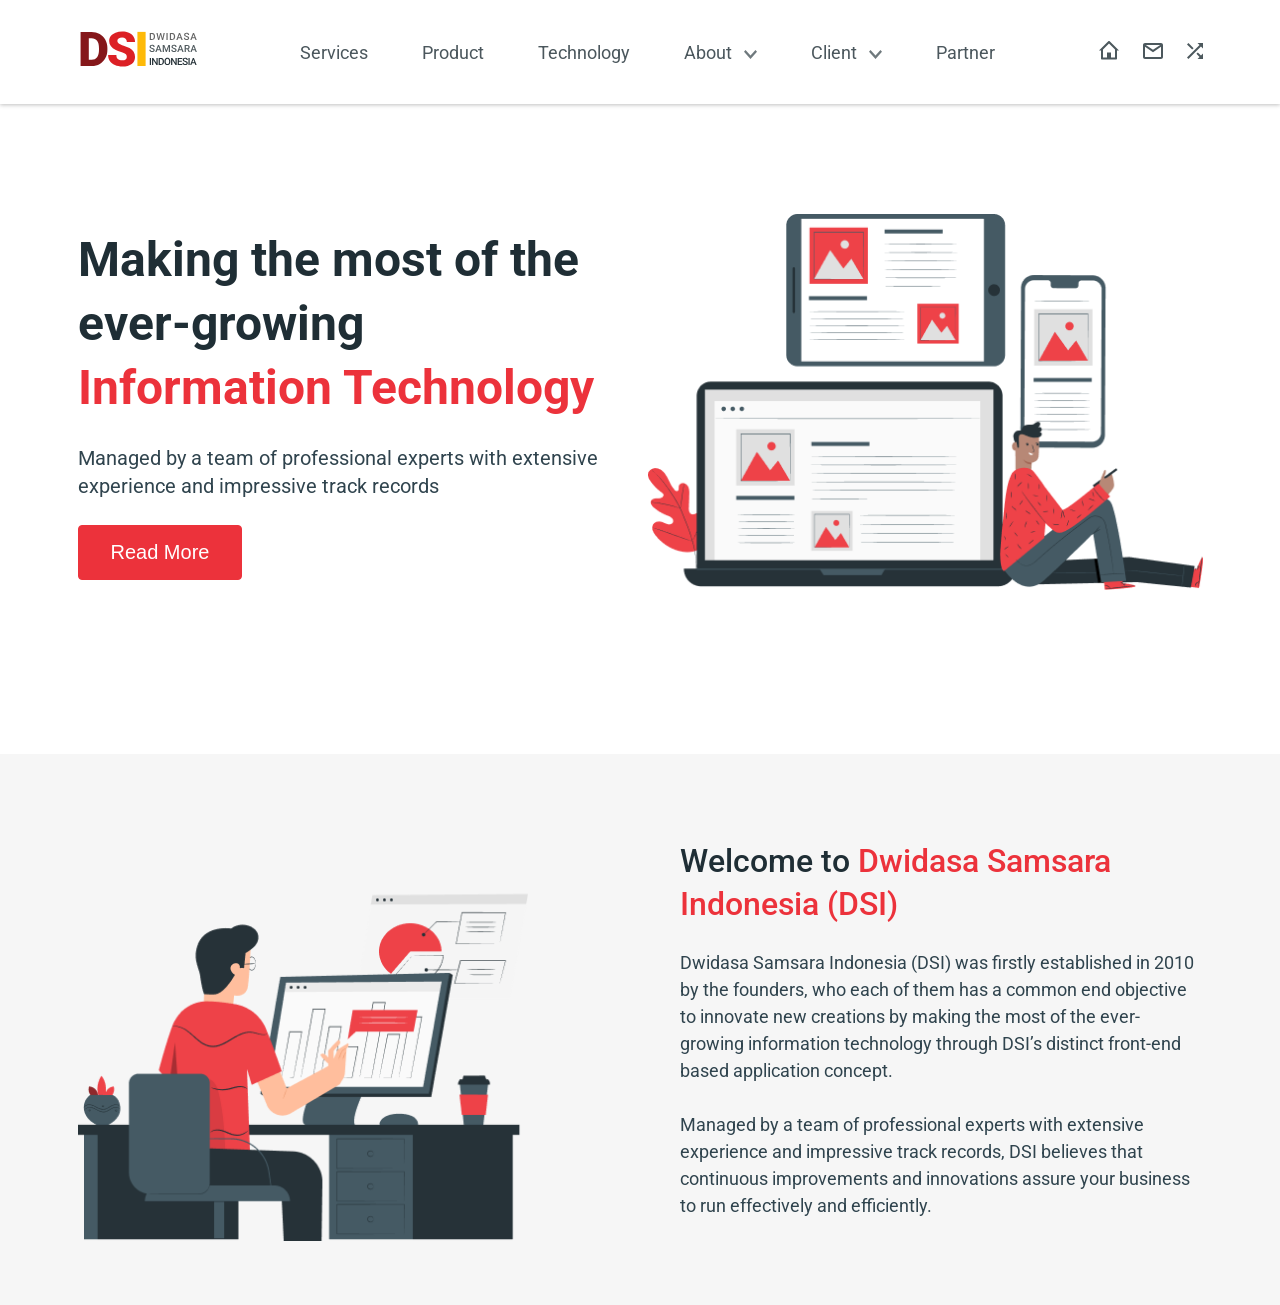
==== index.html @ 333aa23a "add initial files" ====
<!DOCTYPE html>
<html lang="en">
  <head>
    <meta charset="UTF-8" />
    <meta name="viewport" content="width=device-width, initial-scale=1.0" />
    <title>Document</title>
    <link rel="stylesheet" href="./style/main.css" />
  </head>
  <body>
    <div class="wrapper">
      <!-- HEADER - START -->

      <header class="header">
        <div class="container">
          <div class="header-row">
            <a href="/" class="header-logo">
              <img src="./images/logo.svg" alt="site logo" />
            </a>

            <nav class="header-navbar">
              <a href="/services.html" class="header-link">Services</a>
              <a href="#" class="header-link">Product</a>
              <a href="#" class="header-link">Technology</a>
              <a href="#" class="header-link">
                About
                <span class="header-link__icon">
                  <svg
                    width="13"
                    height="9"
                    viewBox="0 0 13 9"
                    fill="none"
                    xmlns="http://www.w3.org/2000/svg"
                  >
                    <path
                      id="arrow / chevron_down"
                      d="M0 1.71429L6.5 9L13 1.71429L11.4706 8.83195e-07L6.5 5.57143L1.52941 0L0 1.71429Z"
                      fill="#1F2E35"
                      fill-opacity="0.8"
                    />
                  </svg>
                </span>
              </a>
              <a href="#" class="header-link">
                Client
                <span class="header-link__icon">
                  <svg
                    width="13"
                    height="9"
                    viewBox="0 0 13 9"
                    fill="none"
                    xmlns="http://www.w3.org/2000/svg"
                  >
                    <path
                      id="arrow / chevron_down"
                      d="M0 1.71429L6.5 9L13 1.71429L11.4706 8.83195e-07L6.5 5.57143L1.52941 0L0 1.71429Z"
                      fill="#1F2E35"
                      fill-opacity="0.8"
                    />
                  </svg>
                </span>
              </a>
              <a href="#" class="header-link">Partner</a>
            </nav>

            <div class="header-buttons">
              <button class="header-button">
                <img src="./assets/icons/home-icon.svg" alt="home icon" />
              </button>
              <button class="header-button">
                <img src="./assets/icons/mail-icon.svg" alt="mail icon" />
              </button>
              <button class="header-button">
                <img src="./assets/icons/shuffle-icon.svg" alt="shuffle icon" />
              </button>
            </div>

            <div class="header-mobile">
              <button class="header-button">
                <img src="./assets/icons/menu-icon.svg" alt="menu icon" />
              </button>
            </div>
          </div>
        </div>
      </header>

      <!-- HEADER - END -->

      <!-- MAIN - START -->

      <main class="main">
        <!-- BANNER  - START -->

        <section class="banner">
          <div class="container">
            <div class="banner-row">
              <div class="banner-content">
                <h1 class="banner-title">
                  Making the most of the ever-growing
                  <br />
                  <span class="banner-title__red">Information Technology</span>
                </h1>

                <p class="banner-subtitle">
                  Managed by a team of professional experts with extensive
                  experience and impressive track records
                </p>

                <button class="banner-button">Read More</button>
              </div>

              <div class="banner-image">
                <img src="./images/banner/main-banner.png" alt="main banner" />
              </div>
            </div>
          </div>
        </section>

        <!-- BANNER  - END -->

        <!-- ABOUT - START -->

        <section class="about">
          <div class="container">
            <div class="about-row">
              <div class="about-image">
                <img src="./images/about/main-about.png" alt="main about" />
              </div>

              <div class="about-content">
                <h3 class="about-title">
                  Welcome to
                  <span class="about-title__red"
                    >Dwidasa Samsara Indonesia (DSI)</span
                  >
                </h3>

                <p class="about-subtitle">
                  Dwidasa Samsara Indonesia (DSI) was firstly established in
                  2010 by the founders, who each of them has a common end
                  objective to innovate new creations by making the most of the
                  ever-growing information technology through DSI’s distinct
                  front-end based application concept.
                  <br />
                  <br />
                  Managed by a team of professional experts with extensive
                  experience and impressive track records, DSI believes that
                  continuous improvements and innovations assure your business
                  to run effectively and efficiently.
                </p>
              </div>
            </div>
          </div>
        </section>

        <!-- ABOUT - END -->
      </main>

      <!-- MAIN - END -->

      <!-- FOOTER - START -->

      <footer class="footer"></footer>

      <!-- FOOTER - END -->
    </div>
  </body>
</html>
---- style/main.css ----
@import url(https://fonts.googleapis.com/css?family=Roboto:100,100italic,300,300italic,regular,italic,500,500italic,700,700italic,900,900italic);
* {
  margin: 0;
  padding: 0;
  box-sizing: border-box;
}

a {
  text-decoration: none;
  color: inherit;
}

button {
  cursor: pointer;
  background-color: transparent;
  border: none;
}

ul,
ol,
li {
  list-style: none;
}

html,
body {
  width: 100%;
  height: 100%;
}

.wrapper {
  position: relative;
  width: 100%;
  height: 100%;
  font-family: "Roboto", sans-serif;
  font-style: normal;
  line-height: normal;
}

.container {
  width: 100%;
  max-width: 1165px;
  margin: 0 auto;
  padding: 0 20px;
}

.header-link {
  transition: all 0.2s ease-in-out;
}

.header {
  padding: 22px 0;
  box-shadow: 0px 1px 4px 0px rgba(0, 0, 0, 0.25);
}
@media screen and (max-width: 768px) {
  .header {
    padding: 11px 0;
  }
}
.header-row {
  display: flex;
  align-items: center;
  justify-content: space-between;
}
.header-link {
  color: #1f2e35;
  font-size: 18px;
  font-weight: 400;
  opacity: 0.8;
}
.header-link:not(:last-child) {
  margin-right: 50px;
}
.header-link__icon {
  margin-left: 8px;
}
.header-link:hover {
  color: #ec323b;
}
.header-link:hover path {
  fill: #ec323b;
}
@media screen and (max-width: 1000px) {
  .header-link {
    font-size: 16px;
  }
  .header-link:not(:last-child) {
    margin-right: 20px;
  }
}
.header-mobile {
  display: none;
}
@media screen and (max-width: 768px) {
  .header-mobile {
    display: block;
  }
}
.header-buttons {
  display: flex;
  gap: 24px;
}
@media screen and (max-width: 1000px) {
  .header-buttons {
    gap: 12px;
  }
}
@media screen and (max-width: 768px) {
  .header-buttons {
    display: none;
  }
}
@media screen and (max-width: 768px) {
  .header-navbar {
    display: none;
  }
}

.banner {
  margin: 50px 0 100px 0;
}
@media screen and (max-width: 768px) {
  .banner {
    margin: 25px 0 50px 0;
  }
}
.banner-row {
  padding: 60px 0;
  display: flex;
  align-items: center;
  justify-content: unset;
  flex-wrap: wrap;
  gap: 16px;
}
@media screen and (max-width: 768px) {
  .banner-row {
    padding: 25px 0;
    flex-direction: column-reverse;
    gap: 32px;
  }
}
.banner-content {
  width: calc(50% - 8px);
}
@media screen and (max-width: 768px) {
  .banner-content {
    width: 100%;
    text-align: center;
  }
}
.banner-image {
  width: calc(50% - 8px);
}
@media screen and (max-width: 768px) {
  .banner-image {
    width: 70%;
  }
}
@media screen and (max-width: 568px) {
  .banner-image {
    width: 100%;
  }
}
.banner-image img {
  width: 100%;
  height: 100%;
}
.banner-title {
  color: #1f2e35;
  font-size: 48px;
  font-weight: 700;
  line-height: 133.687%;
  margin-bottom: 24px;
}
.banner-title__red {
  color: #ec323b;
}
@media screen and (max-width: 1000px) {
  .banner-title {
    font-size: 38px;
  }
}
@media screen and (max-width: 768px) {
  .banner-title {
    font-size: 34px;
    margin-bottom: 16px;
  }
}
.banner-subtitle {
  color: #30444e;
  font-size: 20px;
  font-weight: 400;
  line-height: 144.687%;
  margin-bottom: 24px;
}
.banner-button {
  padding: 12px 32px;
  border-radius: 4px;
  background-color: #ec323b;
  color: #fff;
  font-size: 20px;
  font-weight: 400;
  line-height: 144.687%;
  border: 1px solid #ec323b;
}
.banner-button:hover {
  background-color: transparent;
  color: #ec323b;
}

.about {
  background-color: #f6f6f6;
  padding: 60px 0;
}
@media screen and (max-width: 768px) {
  .about {
    padding: 30px 0;
  }
}
.about-row {
  display: flex;
  align-items: center;
  justify-content: unset;
  flex-wrap: wrap;
  gap: 80px;
}
@media screen and (max-width: 900px) {
  .about-row {
    gap: 40px;
  }
}
@media screen and (max-width: 768px) {
  .about-row {
    flex-direction: column;
  }
}
.about-image {
  width: calc(50% - 40px);
}
@media screen and (max-width: 900px) {
  .about-image {
    width: calc(50% - 20px);
  }
}
@media screen and (max-width: 768px) {
  .about-image {
    width: 100%;
    text-align: center;
  }
}
.about-image img {
  max-width: 450px;
  width: 100%;
  height: 100%;
}
.about-content {
  width: calc(50% - 40px);
}
@media screen and (max-width: 900px) {
  .about-content {
    width: calc(50% - 20px);
  }
}
@media screen and (max-width: 768px) {
  .about-content {
    width: 100%;
  }
}
.about-title {
  color: #1f2e35;
  font-size: 32px;
  font-weight: 500;
  line-height: 133.687%;
  margin-bottom: 24px;
}
.about-title__red {
  color: #ec323b;
}
.about-subtitle {
  color: #30444e;
  font-size: 18px;
  font-weight: 400;
  line-height: 150%;
}

.services-banner__bg {
  position: relative;
}
.services-banner__bg img {
  width: 100%;
  position: absolute;
}
.services-banner__bg-one {
  top: 30px;
  left: 0;
}
.services-banner__bg-two {
  top: 0;
  left: 0;
}
.services-banner__row {
  position: relative;
  display: flex;
  align-items: center;
  justify-content: center;
  padding-top: 74px;
}
.services-banner__title {
  max-width: 545px;
  width: 100%;
  color: #263238;
  text-align: center;
  font-family: "Roboto", sans-serif;
  font-size: 48px;
  line-height: 133.687%;
}
.services-banner__title-red {
  color: #ee4248;
}/*# sourceMappingURL=main.css.map */
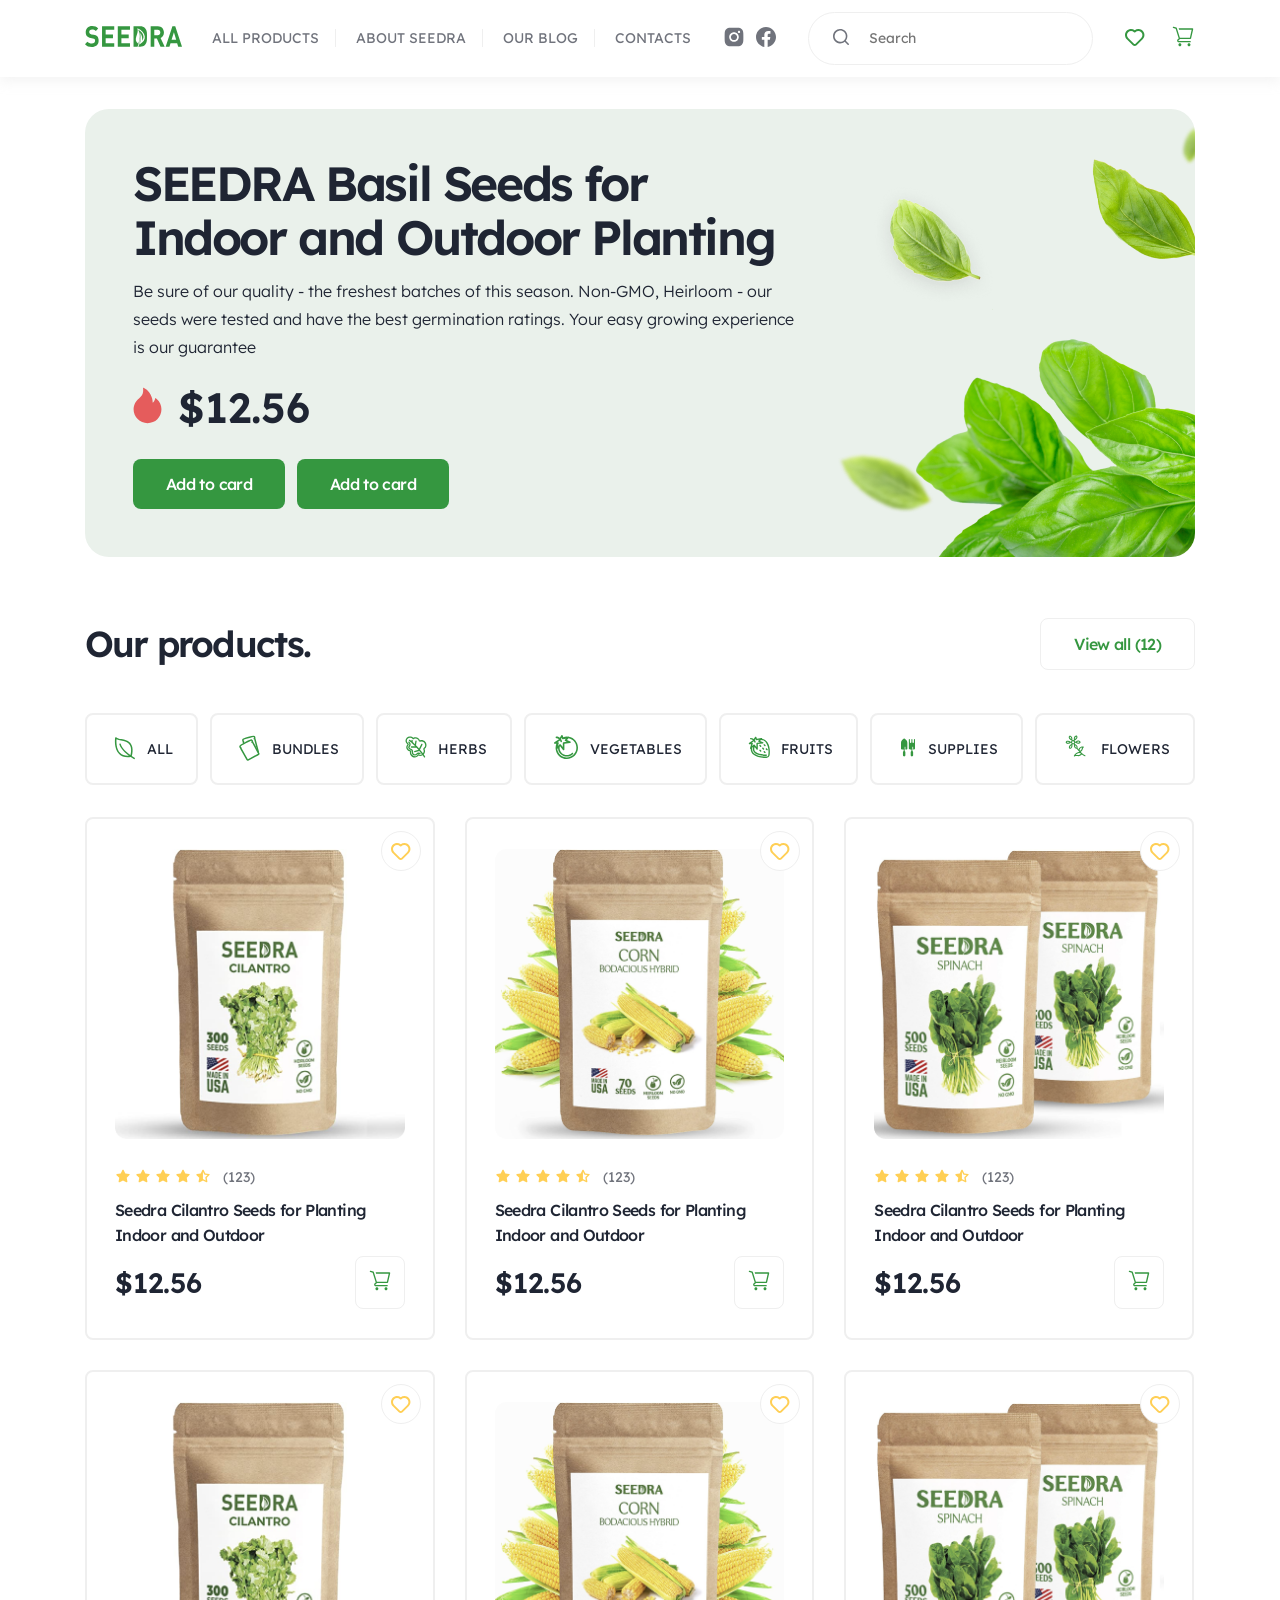
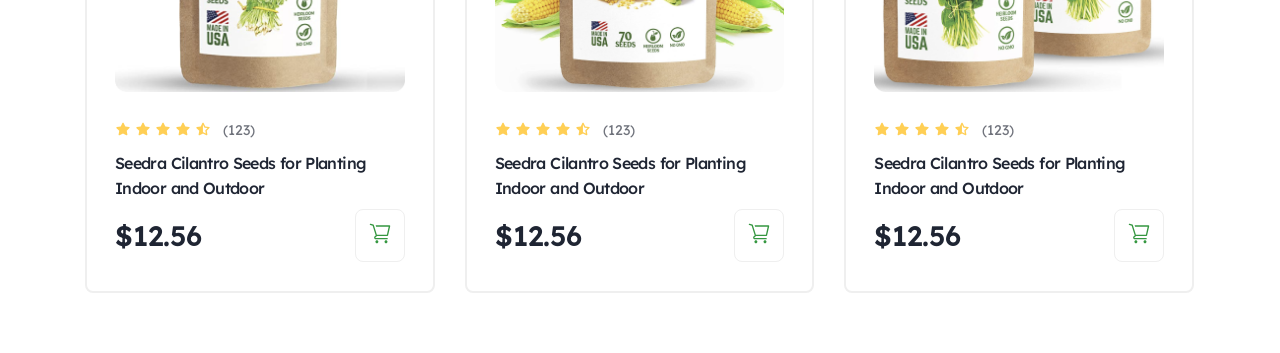
==== commit d38c9c15: "first commit" ====
--- a/index.html
+++ b/index.html
@@ -3,8 +3,8 @@
   <head>
     <meta charset="UTF-8" />
     <meta name="viewport" content="width=device-width, initial-scale=1.0" />
+    <link rel="stylesheet" href="./style/main.css" />
     <title>Document</title>
-    <link rel="stylesheet" href="./style/main.css" />
   </head>
   <body>
     <div class="wrapper">
@@ -13,70 +13,112 @@
       <header class="header">
         <div class="container">
           <div class="header-row">
-            <a href="/" class="header-logo">
+            <div class="header-logo">
               <img src="./images/logo.svg" alt="site logo" />
-            </a>
-
-            <nav class="header-navbar">
-              <a href="/services.html" class="header-link">Services</a>
-              <a href="#" class="header-link">Product</a>
-              <a href="#" class="header-link">Technology</a>
-              <a href="#" class="header-link">
-                About
-                <span class="header-link__icon">
-                  <svg
-                    width="13"
-                    height="9"
-                    viewBox="0 0 13 9"
-                    fill="none"
-                    xmlns="http://www.w3.org/2000/svg"
-                  >
-                    <path
-                      id="arrow / chevron_down"
-                      d="M0 1.71429L6.5 9L13 1.71429L11.4706 8.83195e-07L6.5 5.57143L1.52941 0L0 1.71429Z"
-                      fill="#1F2E35"
-                      fill-opacity="0.8"
-                    />
-                  </svg>
-                </span>
+            </div>
+
+            <nav class="header-nav">
+              <a href="#" class="header-link">ALL PRODUCTS</a>
+              <a href="#" class="header-link">ABOUT SEEDRA</a>
+              <a href="#" class="header-link">OUR BLOG</a>
+              <a href="#" class="header-link">CONTACTS</a>
+            </nav>
+
+            <div class="header-social">
+              <a href="#" class="header-social__link">
+                <img
+                  src="./assets/icons/instagram-icon.svg"
+                  alt="instagram icon"
+                />
               </a>
-              <a href="#" class="header-link">
-                Client
-                <span class="header-link__icon">
-                  <svg
-                    width="13"
-                    height="9"
-                    viewBox="0 0 13 9"
-                    fill="none"
-                    xmlns="http://www.w3.org/2000/svg"
-                  >
-                    <path
-                      id="arrow / chevron_down"
-                      d="M0 1.71429L6.5 9L13 1.71429L11.4706 8.83195e-07L6.5 5.57143L1.52941 0L0 1.71429Z"
-                      fill="#1F2E35"
-                      fill-opacity="0.8"
-                    />
-                  </svg>
-                </span>
+              <a href="#" class="header-social__link">
+                <img
+                  src="./assets/icons/facebook-icon.svg"
+                  alt="facebook icon"
+                />
               </a>
-              <a href="#" class="header-link">Partner</a>
-            </nav>
+            </div>
+
+            <form class="header-search">
+              <button class="header-search__button">
+                <svg
+                  width="24"
+                  height="24"
+                  viewBox="0 0 24 24"
+                  fill="none"
+                  xmlns="http://www.w3.org/2000/svg"
+                >
+                  <path
+                    d="M19.7753 18.6511L16.8091 15.7067C17.9605 14.2699 18.5181 12.4464 18.3672 10.6109C18.2164 8.77535 17.3685 7.06745 15.998 5.83834C14.6275 4.60923 12.8385 3.95232 10.9989 4.0027C9.15928 4.05307 7.40887 4.8069 6.10758 6.10918C4.80629 7.41146 4.05303 9.1632 4.0027 11.0042C3.95236 12.8452 4.60876 14.6356 5.83694 16.0071C7.06512 17.3787 8.77172 18.2272 10.6058 18.3781C12.4399 18.5291 14.2621 17.9711 15.6978 16.8188L18.64 19.7633C18.7143 19.8383 18.8028 19.8978 18.9002 19.9385C18.9976 19.9791 19.1021 20 19.2077 20C19.3132 20 19.4177 19.9791 19.5152 19.9385C19.6126 19.8978 19.701 19.8383 19.7753 19.7633C19.9194 19.6141 20 19.4147 20 19.2072C20 18.9997 19.9194 18.8003 19.7753 18.6511ZM11.2124 16.8188C10.1055 16.8188 9.02346 16.4903 8.10309 15.8749C7.18272 15.2595 6.46538 14.3847 6.04178 13.3613C5.61818 12.3379 5.50735 11.2117 5.7233 10.1252C5.93925 9.03875 6.47228 8.04076 7.25499 7.25746C8.0377 6.47416 9.03493 5.94072 10.1206 5.72461C11.2062 5.50849 12.3315 5.61941 13.3542 6.04333C14.3768 6.46725 15.2509 7.18514 15.8659 8.1062C16.4809 9.02727 16.8091 10.1102 16.8091 11.2179C16.8091 12.7034 16.2195 14.128 15.1699 15.1784C14.1203 16.2287 12.6968 16.8188 11.2124 16.8188Z"
+                    fill="#70737C"
+                  />
+                </svg>
+              </button>
+              <input
+                type="search"
+                class="header-search__input"
+                placeholder="Search"
+              />
+            </form>
 
             <div class="header-buttons">
               <button class="header-button">
-                <img src="./assets/icons/home-icon.svg" alt="home icon" />
+                <svg
+                  width="24"
+                  height="24"
+                  viewBox="0 0 24 24"
+                  fill="none"
+                  xmlns="http://www.w3.org/2000/svg"
+                >
+                  <path
+                    d="M19.6573 5.80092C18.6273 4.78233 17.2619 4.16064 15.8078 4.04815C14.3538 3.93566 12.9068 4.33979 11.7284 5.18754C10.4921 4.28054 8.9533 3.86926 7.42187 4.03652C5.89044 4.20379 4.48014 4.93718 3.47497 6.08901C2.46981 7.24083 1.94444 8.72554 2.00466 10.2441C2.06488 11.7627 2.70623 13.2024 3.79954 14.2733L9.83364 20.2346C10.3389 20.7251 11.0195 21 11.7284 21C12.4374 21 13.1179 20.7251 13.6232 20.2346L19.6573 14.2733C20.7918 13.1474 21.4286 11.6245 21.4286 10.0371C21.4286 8.44971 20.7918 6.9268 19.6573 5.80092ZM18.2872 12.9507L12.2531 18.9024C12.1845 18.9708 12.1027 19.0251 12.0127 19.0621C11.9226 19.0992 11.826 19.1183 11.7284 19.1183C11.6308 19.1183 11.5342 19.0992 11.4442 19.0621C11.3541 19.0251 11.2724 18.9708 11.2037 18.9024L5.1696 12.9219C4.40757 12.1536 3.98086 11.1215 3.98086 10.0467C3.98086 8.97186 4.40757 7.93977 5.1696 7.17145C5.94612 6.41525 6.99341 5.99123 8.08463 5.99123C9.17584 5.99123 10.2231 6.41525 10.9997 7.17145C11.09 7.26128 11.1975 7.33258 11.3159 7.38124C11.4343 7.4299 11.5613 7.45495 11.6895 7.45495C11.8178 7.45495 11.9448 7.4299 12.0632 7.38124C12.1816 7.33258 12.2891 7.26128 12.3794 7.17145C13.156 6.41525 14.2032 5.99123 15.2945 5.99123C16.3857 5.99123 17.433 6.41525 18.2095 7.17145C18.982 7.9297 19.4227 8.9562 19.4372 10.0311C19.4518 11.1059 19.039 12.1436 18.2872 12.9219V12.9507Z"
+                    fill="#359740"
+                  />
+                </svg>
               </button>
               <button class="header-button">
-                <img src="./assets/icons/mail-icon.svg" alt="mail icon" />
+                <svg
+                  width="24"
+                  height="24"
+                  viewBox="0 0 24 24"
+                  fill="none"
+                  xmlns="http://www.w3.org/2000/svg"
+                >
+                  <path
+                    d="M8.88666 21.3333C9.71509 21.3333 10.3867 20.6617 10.3867 19.8333C10.3867 19.0048 9.71509 18.3333 8.88666 18.3333C8.05823 18.3333 7.38666 19.0048 7.38666 19.8333C7.38666 20.6617 8.05823 21.3333 8.88666 21.3333Z"
+                    fill="#359740"
+                  />
+                  <path
+                    d="M18 21.3333C18.8284 21.3333 19.5 20.6617 19.5 19.8333C19.5 19.0048 18.8284 18.3333 18 18.3333C17.1716 18.3333 16.5 19.0048 16.5 19.8333C16.5 20.6617 17.1716 21.3333 18 21.3333Z"
+                    fill="#359740"
+                  />
+                  <path
+                    d="M22.0533 3.57991C21.9913 3.50343 21.9131 3.44165 21.8243 3.399C21.7356 3.35635 21.6385 3.33389 21.54 3.33324H7.66001L8.09335 4.66658H20.6667L18.8867 12.6666H8.88668L5.84001 3.01991C5.80706 2.91755 5.74983 2.82468 5.67321 2.74922C5.5966 2.67377 5.50287 2.61796 5.40001 2.58658L2.66668 1.74658C2.58263 1.72075 2.49432 1.71173 2.40679 1.72003C2.31926 1.72833 2.23422 1.7538 2.15653 1.79496C1.99962 1.87811 1.88217 2.02017 1.83001 2.18991C1.77785 2.35965 1.79526 2.54316 1.8784 2.70006C1.96154 2.85697 2.10361 2.97442 2.27335 3.02658L4.66668 3.75991L7.72668 13.4266L6.63335 14.3199L6.54668 14.4066C6.27624 14.7182 6.12295 15.1145 6.11321 15.527C6.10348 15.9395 6.23791 16.3425 6.49335 16.6666C6.67505 16.8875 6.90595 17.0629 7.16757 17.1787C7.42919 17.2945 7.71427 17.3474 8.00001 17.3332H19.1267C19.3035 17.3332 19.4731 17.263 19.5981 17.138C19.7231 17.013 19.7933 16.8434 19.7933 16.6666C19.7933 16.4898 19.7231 16.3202 19.5981 16.1952C19.4731 16.0701 19.3035 15.9999 19.1267 15.9999H7.89335C7.81658 15.9973 7.74178 15.9749 7.67619 15.9349C7.61059 15.895 7.55641 15.8388 7.51888 15.7717C7.48134 15.7047 7.46173 15.6292 7.46193 15.5523C7.46213 15.4755 7.48213 15.4001 7.52001 15.3332L9.12668 13.9999H19.42C19.5741 14.0037 19.7248 13.9539 19.8463 13.8591C19.9679 13.7643 20.0528 13.6303 20.0867 13.4799L22.2 4.14658C22.2203 4.04719 22.2176 3.94448 22.1922 3.84629C22.1668 3.74809 22.1193 3.65698 22.0533 3.57991Z"
+                    fill="#359740"
+                  />
+                </svg>
               </button>
-              <button class="header-button">
-                <img src="./assets/icons/shuffle-icon.svg" alt="shuffle icon" />
-              </button>
-            </div>
-
-            <div class="header-mobile">
-              <button class="header-button">
-                <img src="./assets/icons/menu-icon.svg" alt="menu icon" />
+              <button class="header-button header-button__menu">
+                <svg
+                  width="24"
+                  height="24"
+                  viewBox="0 0 24 24"
+                  fill="none"
+                  xmlns="http://www.w3.org/2000/svg"
+                >
+                  <path
+                    d="M13 5.25C12.5858 5.25 12.25 5.58579 12.25 6C12.25 6.41421 12.5858 6.75 13 6.75L19 6.75C19.4142 6.75 19.75 6.41421 19.75 6C19.75 5.58579 19.4142 5.25 19 5.25H13Z"
+                    fill="#70737C"
+                  />
+                  <path
+                    d="M5 11.25C4.58579 11.25 4.25 11.5858 4.25 12C4.25 12.4142 4.58579 12.75 5 12.75H19C19.4142 12.75 19.75 12.4142 19.75 12C19.75 11.5858 19.4142 11.25 19 11.25H5Z"
+                    fill="#70737C"
+                  />
+                  <path
+                    d="M9 17.25C8.58579 17.25 8.25 17.5858 8.25 18C8.25 18.4142 8.58579 18.75 9 18.75L19 18.75C19.4142 18.75 19.75 18.4142 19.75 18C19.75 17.5858 19.4142 17.25 19 17.25L9 17.25Z"
+                    fill="#70737C"
+                  />
+                </svg>
               </button>
             </div>
           </div>
@@ -88,80 +130,609 @@
       <!-- MAIN - START -->
 
       <main class="main">
-        <!-- BANNER  - START -->
-
         <section class="banner">
           <div class="container">
             <div class="banner-row">
               <div class="banner-content">
                 <h1 class="banner-title">
-                  Making the most of the ever-growing
-                  <br />
-                  <span class="banner-title__red">Information Technology</span>
+                  SEEDRA Basil Seeds for Indoor and Outdoor Planting
                 </h1>
-
                 <p class="banner-subtitle">
-                  Managed by a team of professional experts with extensive
-                  experience and impressive track records
+                  Be sure of our quality - the freshest batches of this season.
+                  Non-GMO, Heirloom - our seeds were tested and have the best
+                  germination ratings. Your easy growing experience is our
+                  guarantee
                 </p>
-
-                <button class="banner-button">Read More</button>
-              </div>
-
+                <div class="banner-price">
+                  <span class="banner-price__icon">
+                    <img src="./images/icons/fire-icon.svg" alt="fire icon" />
+                  </span>
+                  <span class="banner-price__number">$12.56</span>
+                </div>
+                <div class="banner-buttons">
+                  <button class="banner-button">Add to card</button>
+                  <button class="banner-button">Add to card</button>
+                </div>
+              </div>
               <div class="banner-image">
-                <img src="./images/banner/main-banner.png" alt="main banner" />
+                <div class="banner-bg">
+                  <img
+                    src="./images/banner/banner-bg-mobile.png"
+                    class="banner-bg__mobile"
+                    alt="banner background image"
+                  />
+                  <img
+                    src="./images/banner/banner-bg-desktop.png"
+                    class="banner-bg__desktop"
+                    alt="banner background image"
+                  />
+                </div>
+                <div class="banner-image__wrapper">
+                  <img
+                    src="./images/banner/banner-image.png"
+                    alt="banner background image"
+                  />
+                </div>
               </div>
             </div>
           </div>
         </section>
 
-        <!-- BANNER  - END -->
-
-        <!-- ABOUT - START -->
-
-        <section class="about">
+        <section class="products section">
           <div class="container">
-            <div class="about-row">
-              <div class="about-image">
-                <img src="./images/about/main-about.png" alt="main about" />
-              </div>
-
-              <div class="about-content">
-                <h3 class="about-title">
-                  Welcome to
-                  <span class="about-title__red"
-                    >Dwidasa Samsara Indonesia (DSI)</span
+            <div class="products-title section-title">
+              <h3 class="products-title__title section-title__title">
+                Our products.
+              </h3>
+              <button class="products-title__button section-title__button">
+                View all (12)
+              </button>
+            </div>
+            <div class="products-categories categories">
+              <div class="categories-card">
+                <div class="categories-card__image">
+                  <img
+                    src="./images/icons/categories/categories-icon-1.svg"
+                    alt="category icon"
+                  />
+                </div>
+                <p class="categories-card__title">ALL</p>
+              </div>
+              <div class="categories-card">
+                <div class="categories-card__image">
+                  <img
+                    src="./images/icons/categories/categories-icon-2.svg"
+                    alt="category icon"
+                  />
+                </div>
+                <p class="categories-card__title">BUNDLES</p>
+              </div>
+              <div class="categories-card">
+                <div class="categories-card__image">
+                  <img
+                    src="./images/icons/categories/categories-icon-3.svg"
+                    alt="category icon"
+                  />
+                </div>
+                <p class="categories-card__title">HERBS</p>
+              </div>
+              <div class="categories-card">
+                <div class="categories-card__image">
+                  <img
+                    src="./images/icons/categories/categories-icon-4.svg"
+                    alt="category icon"
+                  />
+                </div>
+                <p class="categories-card__title">VEGETABLES</p>
+              </div>
+              <div class="categories-card">
+                <div class="categories-card__image">
+                  <img
+                    src="./images/icons/categories/categories-icon-5.svg"
+                    alt="category icon"
+                  />
+                </div>
+                <p class="categories-card__title">FRUITS</p>
+              </div>
+              <div class="categories-card">
+                <div class="categories-card__image">
+                  <img
+                    src="./images/icons/categories/categories-icon-6.svg"
+                    alt="category icon"
+                  />
+                </div>
+                <p class="categories-card__title">SUPPLIES</p>
+              </div>
+              <div class="categories-card">
+                <div class="categories-card__image">
+                  <img
+                    src="./images/icons/categories/categories-icon-7.svg"
+                    alt="category icon"
+                  />
+                </div>
+                <p class="categories-card__title">FLOWERS</p>
+              </div>
+            </div>
+            <div class="products-row">
+              <div class="products-card">
+                <button class="products-card__like">
+                  <svg
+                    width="24"
+                    height="24"
+                    viewBox="0 0 24 24"
+                    fill="none"
+                    xmlns="http://www.w3.org/2000/svg"
                   >
-                </h3>
-
-                <p class="about-subtitle">
-                  Dwidasa Samsara Indonesia (DSI) was firstly established in
-                  2010 by the founders, who each of them has a common end
-                  objective to innovate new creations by making the most of the
-                  ever-growing information technology through DSI’s distinct
-                  front-end based application concept.
-                  <br />
-                  <br />
-                  Managed by a team of professional experts with extensive
-                  experience and impressive track records, DSI believes that
-                  continuous improvements and innovations assure your business
-                  to run effectively and efficiently.
-                </p>
+                    <path
+                      d="M19.6573 5.80092C18.6273 4.78233 17.2619 4.16064 15.8078 4.04815C14.3538 3.93566 12.9068 4.33979 11.7284 5.18754C10.4921 4.28054 8.9533 3.86926 7.42187 4.03652C5.89044 4.20379 4.48014 4.93718 3.47497 6.08901C2.46981 7.24083 1.94444 8.72554 2.00466 10.2441C2.06488 11.7627 2.70623 13.2024 3.79954 14.2733L9.83364 20.2346C10.3389 20.7251 11.0195 21 11.7284 21C12.4374 21 13.1179 20.7251 13.6232 20.2346L19.6573 14.2733C20.7918 13.1474 21.4286 11.6245 21.4286 10.0371C21.4286 8.44971 20.7918 6.9268 19.6573 5.80092ZM18.2872 12.9507L12.2531 18.9024C12.1845 18.9708 12.1027 19.0251 12.0127 19.0621C11.9226 19.0992 11.826 19.1183 11.7284 19.1183C11.6308 19.1183 11.5342 19.0992 11.4442 19.0621C11.3541 19.0251 11.2724 18.9708 11.2037 18.9024L5.1696 12.9219C4.40757 12.1536 3.98086 11.1215 3.98086 10.0467C3.98086 8.97186 4.40757 7.93977 5.1696 7.17145C5.94612 6.41525 6.99341 5.99123 8.08463 5.99123C9.17584 5.99123 10.2231 6.41525 10.9997 7.17145C11.09 7.26128 11.1975 7.33258 11.3159 7.38124C11.4343 7.4299 11.5613 7.45495 11.6895 7.45495C11.8178 7.45495 11.9448 7.4299 12.0632 7.38124C12.1816 7.33258 12.2891 7.26128 12.3794 7.17145C13.156 6.41525 14.2032 5.99123 15.2945 5.99123C16.3857 5.99123 17.433 6.41525 18.2095 7.17145C18.982 7.9297 19.4227 8.9562 19.4372 10.0311C19.4518 11.1059 19.039 12.1436 18.2872 12.9219V12.9507Z"
+                      fill="#359740"
+                    />
+                  </svg>
+                </button>
+                <div class="products-card__image">
+                  <img
+                    src="./images/products/product-image-1.png"
+                    alt="product image"
+                  />
+                </div>
+                <div class="products-card__content">
+                  <div class="products-card__stars card-stars">
+                    <div class="card-stars__row">
+                      <span class="card-stars__star">
+                        <img src="./images/icons/star.svg" alt="star icon" />
+                      </span>
+                      <span class="card-stars__star">
+                        <img src="./images/icons/star.svg" alt="star icon" />
+                      </span>
+                      <span class="card-stars__star">
+                        <img src="./images/icons/star.svg" alt="star icon" />
+                      </span>
+                      <span class="card-stars__star">
+                        <img src="./images/icons/star.svg" alt="star icon" />
+                      </span>
+                      <span class="card-stars__star">
+                        <img
+                          src="./images/icons/star-half-alt.svg"
+                          alt="star icon"
+                        />
+                      </span>
+                    </div>
+                    <p class="card-stars__text">(123)</p>
+                  </div>
+                  <p class="products-card__subtitle">
+                    Seedra Cilantro Seeds for Planting Indoor and Outdoor
+                  </p>
+                  <div class="products-card__row">
+                    <p class="products-card__price">$12.56</p>
+                    <button class="products-card__button">
+                      <svg
+                        width="24"
+                        height="24"
+                        viewBox="0 0 24 24"
+                        fill="none"
+                        xmlns="http://www.w3.org/2000/svg"
+                      >
+                        <path
+                          d="M8.88666 21.3333C9.71509 21.3333 10.3867 20.6617 10.3867 19.8333C10.3867 19.0048 9.71509 18.3333 8.88666 18.3333C8.05823 18.3333 7.38666 19.0048 7.38666 19.8333C7.38666 20.6617 8.05823 21.3333 8.88666 21.3333Z"
+                          fill="#359740"
+                        />
+                        <path
+                          d="M18 21.3333C18.8284 21.3333 19.5 20.6617 19.5 19.8333C19.5 19.0048 18.8284 18.3333 18 18.3333C17.1716 18.3333 16.5 19.0048 16.5 19.8333C16.5 20.6617 17.1716 21.3333 18 21.3333Z"
+                          fill="#359740"
+                        />
+                        <path
+                          d="M22.0533 3.57991C21.9913 3.50343 21.9131 3.44165 21.8243 3.399C21.7356 3.35635 21.6385 3.33389 21.54 3.33324H7.66001L8.09335 4.66658H20.6667L18.8867 12.6666H8.88668L5.84001 3.01991C5.80706 2.91755 5.74983 2.82468 5.67321 2.74922C5.5966 2.67377 5.50287 2.61796 5.40001 2.58658L2.66668 1.74658C2.58263 1.72075 2.49432 1.71173 2.40679 1.72003C2.31926 1.72833 2.23422 1.7538 2.15653 1.79496C1.99962 1.87811 1.88217 2.02017 1.83001 2.18991C1.77785 2.35965 1.79526 2.54316 1.8784 2.70006C1.96154 2.85697 2.10361 2.97442 2.27335 3.02658L4.66668 3.75991L7.72668 13.4266L6.63335 14.3199L6.54668 14.4066C6.27624 14.7182 6.12295 15.1145 6.11321 15.527C6.10348 15.9395 6.23791 16.3425 6.49335 16.6666C6.67505 16.8875 6.90595 17.0629 7.16757 17.1787C7.42919 17.2945 7.71427 17.3474 8.00001 17.3332H19.1267C19.3035 17.3332 19.4731 17.263 19.5981 17.138C19.7231 17.013 19.7933 16.8434 19.7933 16.6666C19.7933 16.4898 19.7231 16.3202 19.5981 16.1952C19.4731 16.0701 19.3035 15.9999 19.1267 15.9999H7.89335C7.81658 15.9973 7.74178 15.9749 7.67619 15.9349C7.61059 15.895 7.55641 15.8388 7.51888 15.7717C7.48134 15.7047 7.46173 15.6292 7.46193 15.5523C7.46213 15.4755 7.48213 15.4001 7.52001 15.3332L9.12668 13.9999H19.42C19.5741 14.0037 19.7248 13.9539 19.8463 13.8591C19.9679 13.7643 20.0528 13.6303 20.0867 13.4799L22.2 4.14658C22.2203 4.04719 22.2176 3.94448 22.1922 3.84629C22.1668 3.74809 22.1193 3.65698 22.0533 3.57991Z"
+                          fill="#359740"
+                        />
+                      </svg>
+                    </button>
+                  </div>
+                </div>
+              </div>
+              <div class="products-card">
+                <button class="products-card__like">
+                  <svg
+                    width="24"
+                    height="24"
+                    viewBox="0 0 24 24"
+                    fill="none"
+                    xmlns="http://www.w3.org/2000/svg"
+                  >
+                    <path
+                      d="M19.6573 5.80092C18.6273 4.78233 17.2619 4.16064 15.8078 4.04815C14.3538 3.93566 12.9068 4.33979 11.7284 5.18754C10.4921 4.28054 8.9533 3.86926 7.42187 4.03652C5.89044 4.20379 4.48014 4.93718 3.47497 6.08901C2.46981 7.24083 1.94444 8.72554 2.00466 10.2441C2.06488 11.7627 2.70623 13.2024 3.79954 14.2733L9.83364 20.2346C10.3389 20.7251 11.0195 21 11.7284 21C12.4374 21 13.1179 20.7251 13.6232 20.2346L19.6573 14.2733C20.7918 13.1474 21.4286 11.6245 21.4286 10.0371C21.4286 8.44971 20.7918 6.9268 19.6573 5.80092ZM18.2872 12.9507L12.2531 18.9024C12.1845 18.9708 12.1027 19.0251 12.0127 19.0621C11.9226 19.0992 11.826 19.1183 11.7284 19.1183C11.6308 19.1183 11.5342 19.0992 11.4442 19.0621C11.3541 19.0251 11.2724 18.9708 11.2037 18.9024L5.1696 12.9219C4.40757 12.1536 3.98086 11.1215 3.98086 10.0467C3.98086 8.97186 4.40757 7.93977 5.1696 7.17145C5.94612 6.41525 6.99341 5.99123 8.08463 5.99123C9.17584 5.99123 10.2231 6.41525 10.9997 7.17145C11.09 7.26128 11.1975 7.33258 11.3159 7.38124C11.4343 7.4299 11.5613 7.45495 11.6895 7.45495C11.8178 7.45495 11.9448 7.4299 12.0632 7.38124C12.1816 7.33258 12.2891 7.26128 12.3794 7.17145C13.156 6.41525 14.2032 5.99123 15.2945 5.99123C16.3857 5.99123 17.433 6.41525 18.2095 7.17145C18.982 7.9297 19.4227 8.9562 19.4372 10.0311C19.4518 11.1059 19.039 12.1436 18.2872 12.9219V12.9507Z"
+                      fill="#359740"
+                    />
+                  </svg>
+                </button>
+                <div class="products-card__image">
+                  <img
+                    src="./images/products/product-image-2.png"
+                    alt="product image"
+                  />
+                </div>
+                <div class="products-card__content">
+                  <div class="products-card__stars card-stars">
+                    <div class="card-stars__row">
+                      <span class="card-stars__star">
+                        <img src="./images/icons/star.svg" alt="star icon" />
+                      </span>
+                      <span class="card-stars__star">
+                        <img src="./images/icons/star.svg" alt="star icon" />
+                      </span>
+                      <span class="card-stars__star">
+                        <img src="./images/icons/star.svg" alt="star icon" />
+                      </span>
+                      <span class="card-stars__star">
+                        <img src="./images/icons/star.svg" alt="star icon" />
+                      </span>
+                      <span class="card-stars__star">
+                        <img
+                          src="./images/icons/star-half-alt.svg"
+                          alt="star icon"
+                        />
+                      </span>
+                    </div>
+                    <p class="card-stars__text">(123)</p>
+                  </div>
+                  <p class="products-card__subtitle">
+                    Seedra Cilantro Seeds for Planting Indoor and Outdoor
+                  </p>
+                  <div class="products-card__row">
+                    <p class="products-card__price">$12.56</p>
+                    <button class="products-card__button">
+                      <svg
+                        width="24"
+                        height="24"
+                        viewBox="0 0 24 24"
+                        fill="none"
+                        xmlns="http://www.w3.org/2000/svg"
+                      >
+                        <path
+                          d="M8.88666 21.3333C9.71509 21.3333 10.3867 20.6617 10.3867 19.8333C10.3867 19.0048 9.71509 18.3333 8.88666 18.3333C8.05823 18.3333 7.38666 19.0048 7.38666 19.8333C7.38666 20.6617 8.05823 21.3333 8.88666 21.3333Z"
+                          fill="#359740"
+                        />
+                        <path
+                          d="M18 21.3333C18.8284 21.3333 19.5 20.6617 19.5 19.8333C19.5 19.0048 18.8284 18.3333 18 18.3333C17.1716 18.3333 16.5 19.0048 16.5 19.8333C16.5 20.6617 17.1716 21.3333 18 21.3333Z"
+                          fill="#359740"
+                        />
+                        <path
+                          d="M22.0533 3.57991C21.9913 3.50343 21.9131 3.44165 21.8243 3.399C21.7356 3.35635 21.6385 3.33389 21.54 3.33324H7.66001L8.09335 4.66658H20.6667L18.8867 12.6666H8.88668L5.84001 3.01991C5.80706 2.91755 5.74983 2.82468 5.67321 2.74922C5.5966 2.67377 5.50287 2.61796 5.40001 2.58658L2.66668 1.74658C2.58263 1.72075 2.49432 1.71173 2.40679 1.72003C2.31926 1.72833 2.23422 1.7538 2.15653 1.79496C1.99962 1.87811 1.88217 2.02017 1.83001 2.18991C1.77785 2.35965 1.79526 2.54316 1.8784 2.70006C1.96154 2.85697 2.10361 2.97442 2.27335 3.02658L4.66668 3.75991L7.72668 13.4266L6.63335 14.3199L6.54668 14.4066C6.27624 14.7182 6.12295 15.1145 6.11321 15.527C6.10348 15.9395 6.23791 16.3425 6.49335 16.6666C6.67505 16.8875 6.90595 17.0629 7.16757 17.1787C7.42919 17.2945 7.71427 17.3474 8.00001 17.3332H19.1267C19.3035 17.3332 19.4731 17.263 19.5981 17.138C19.7231 17.013 19.7933 16.8434 19.7933 16.6666C19.7933 16.4898 19.7231 16.3202 19.5981 16.1952C19.4731 16.0701 19.3035 15.9999 19.1267 15.9999H7.89335C7.81658 15.9973 7.74178 15.9749 7.67619 15.9349C7.61059 15.895 7.55641 15.8388 7.51888 15.7717C7.48134 15.7047 7.46173 15.6292 7.46193 15.5523C7.46213 15.4755 7.48213 15.4001 7.52001 15.3332L9.12668 13.9999H19.42C19.5741 14.0037 19.7248 13.9539 19.8463 13.8591C19.9679 13.7643 20.0528 13.6303 20.0867 13.4799L22.2 4.14658C22.2203 4.04719 22.2176 3.94448 22.1922 3.84629C22.1668 3.74809 22.1193 3.65698 22.0533 3.57991Z"
+                          fill="#359740"
+                        />
+                      </svg>
+                    </button>
+                  </div>
+                </div>
+              </div>
+              <div class="products-card">
+                <button class="products-card__like">
+                  <svg
+                    width="24"
+                    height="24"
+                    viewBox="0 0 24 24"
+                    fill="none"
+                    xmlns="http://www.w3.org/2000/svg"
+                  >
+                    <path
+                      d="M19.6573 5.80092C18.6273 4.78233 17.2619 4.16064 15.8078 4.04815C14.3538 3.93566 12.9068 4.33979 11.7284 5.18754C10.4921 4.28054 8.9533 3.86926 7.42187 4.03652C5.89044 4.20379 4.48014 4.93718 3.47497 6.08901C2.46981 7.24083 1.94444 8.72554 2.00466 10.2441C2.06488 11.7627 2.70623 13.2024 3.79954 14.2733L9.83364 20.2346C10.3389 20.7251 11.0195 21 11.7284 21C12.4374 21 13.1179 20.7251 13.6232 20.2346L19.6573 14.2733C20.7918 13.1474 21.4286 11.6245 21.4286 10.0371C21.4286 8.44971 20.7918 6.9268 19.6573 5.80092ZM18.2872 12.9507L12.2531 18.9024C12.1845 18.9708 12.1027 19.0251 12.0127 19.0621C11.9226 19.0992 11.826 19.1183 11.7284 19.1183C11.6308 19.1183 11.5342 19.0992 11.4442 19.0621C11.3541 19.0251 11.2724 18.9708 11.2037 18.9024L5.1696 12.9219C4.40757 12.1536 3.98086 11.1215 3.98086 10.0467C3.98086 8.97186 4.40757 7.93977 5.1696 7.17145C5.94612 6.41525 6.99341 5.99123 8.08463 5.99123C9.17584 5.99123 10.2231 6.41525 10.9997 7.17145C11.09 7.26128 11.1975 7.33258 11.3159 7.38124C11.4343 7.4299 11.5613 7.45495 11.6895 7.45495C11.8178 7.45495 11.9448 7.4299 12.0632 7.38124C12.1816 7.33258 12.2891 7.26128 12.3794 7.17145C13.156 6.41525 14.2032 5.99123 15.2945 5.99123C16.3857 5.99123 17.433 6.41525 18.2095 7.17145C18.982 7.9297 19.4227 8.9562 19.4372 10.0311C19.4518 11.1059 19.039 12.1436 18.2872 12.9219V12.9507Z"
+                      fill="#359740"
+                    />
+                  </svg>
+                </button>
+                <div class="products-card__image">
+                  <img
+                    src="./images/products/product-image-3.png"
+                    alt="product image"
+                  />
+                </div>
+                <div class="products-card__content">
+                  <div class="products-card__stars card-stars">
+                    <div class="card-stars__row">
+                      <span class="card-stars__star">
+                        <img src="./images/icons/star.svg" alt="star icon" />
+                      </span>
+                      <span class="card-stars__star">
+                        <img src="./images/icons/star.svg" alt="star icon" />
+                      </span>
+                      <span class="card-stars__star">
+                        <img src="./images/icons/star.svg" alt="star icon" />
+                      </span>
+                      <span class="card-stars__star">
+                        <img src="./images/icons/star.svg" alt="star icon" />
+                      </span>
+                      <span class="card-stars__star">
+                        <img
+                          src="./images/icons/star-half-alt.svg"
+                          alt="star icon"
+                        />
+                      </span>
+                    </div>
+                    <p class="card-stars__text">(123)</p>
+                  </div>
+                  <p class="products-card__subtitle">
+                    Seedra Cilantro Seeds for Planting Indoor and Outdoor
+                  </p>
+                  <div class="products-card__row">
+                    <p class="products-card__price">$12.56</p>
+                    <button class="products-card__button">
+                      <svg
+                        width="24"
+                        height="24"
+                        viewBox="0 0 24 24"
+                        fill="none"
+                        xmlns="http://www.w3.org/2000/svg"
+                      >
+                        <path
+                          d="M8.88666 21.3333C9.71509 21.3333 10.3867 20.6617 10.3867 19.8333C10.3867 19.0048 9.71509 18.3333 8.88666 18.3333C8.05823 18.3333 7.38666 19.0048 7.38666 19.8333C7.38666 20.6617 8.05823 21.3333 8.88666 21.3333Z"
+                          fill="#359740"
+                        />
+                        <path
+                          d="M18 21.3333C18.8284 21.3333 19.5 20.6617 19.5 19.8333C19.5 19.0048 18.8284 18.3333 18 18.3333C17.1716 18.3333 16.5 19.0048 16.5 19.8333C16.5 20.6617 17.1716 21.3333 18 21.3333Z"
+                          fill="#359740"
+                        />
+                        <path
+                          d="M22.0533 3.57991C21.9913 3.50343 21.9131 3.44165 21.8243 3.399C21.7356 3.35635 21.6385 3.33389 21.54 3.33324H7.66001L8.09335 4.66658H20.6667L18.8867 12.6666H8.88668L5.84001 3.01991C5.80706 2.91755 5.74983 2.82468 5.67321 2.74922C5.5966 2.67377 5.50287 2.61796 5.40001 2.58658L2.66668 1.74658C2.58263 1.72075 2.49432 1.71173 2.40679 1.72003C2.31926 1.72833 2.23422 1.7538 2.15653 1.79496C1.99962 1.87811 1.88217 2.02017 1.83001 2.18991C1.77785 2.35965 1.79526 2.54316 1.8784 2.70006C1.96154 2.85697 2.10361 2.97442 2.27335 3.02658L4.66668 3.75991L7.72668 13.4266L6.63335 14.3199L6.54668 14.4066C6.27624 14.7182 6.12295 15.1145 6.11321 15.527C6.10348 15.9395 6.23791 16.3425 6.49335 16.6666C6.67505 16.8875 6.90595 17.0629 7.16757 17.1787C7.42919 17.2945 7.71427 17.3474 8.00001 17.3332H19.1267C19.3035 17.3332 19.4731 17.263 19.5981 17.138C19.7231 17.013 19.7933 16.8434 19.7933 16.6666C19.7933 16.4898 19.7231 16.3202 19.5981 16.1952C19.4731 16.0701 19.3035 15.9999 19.1267 15.9999H7.89335C7.81658 15.9973 7.74178 15.9749 7.67619 15.9349C7.61059 15.895 7.55641 15.8388 7.51888 15.7717C7.48134 15.7047 7.46173 15.6292 7.46193 15.5523C7.46213 15.4755 7.48213 15.4001 7.52001 15.3332L9.12668 13.9999H19.42C19.5741 14.0037 19.7248 13.9539 19.8463 13.8591C19.9679 13.7643 20.0528 13.6303 20.0867 13.4799L22.2 4.14658C22.2203 4.04719 22.2176 3.94448 22.1922 3.84629C22.1668 3.74809 22.1193 3.65698 22.0533 3.57991Z"
+                          fill="#359740"
+                        />
+                      </svg>
+                    </button>
+                  </div>
+                </div>
+              </div>
+              <div class="products-card">
+                <button class="products-card__like">
+                  <svg
+                    width="24"
+                    height="24"
+                    viewBox="0 0 24 24"
+                    fill="none"
+                    xmlns="http://www.w3.org/2000/svg"
+                  >
+                    <path
+                      d="M19.6573 5.80092C18.6273 4.78233 17.2619 4.16064 15.8078 4.04815C14.3538 3.93566 12.9068 4.33979 11.7284 5.18754C10.4921 4.28054 8.9533 3.86926 7.42187 4.03652C5.89044 4.20379 4.48014 4.93718 3.47497 6.08901C2.46981 7.24083 1.94444 8.72554 2.00466 10.2441C2.06488 11.7627 2.70623 13.2024 3.79954 14.2733L9.83364 20.2346C10.3389 20.7251 11.0195 21 11.7284 21C12.4374 21 13.1179 20.7251 13.6232 20.2346L19.6573 14.2733C20.7918 13.1474 21.4286 11.6245 21.4286 10.0371C21.4286 8.44971 20.7918 6.9268 19.6573 5.80092ZM18.2872 12.9507L12.2531 18.9024C12.1845 18.9708 12.1027 19.0251 12.0127 19.0621C11.9226 19.0992 11.826 19.1183 11.7284 19.1183C11.6308 19.1183 11.5342 19.0992 11.4442 19.0621C11.3541 19.0251 11.2724 18.9708 11.2037 18.9024L5.1696 12.9219C4.40757 12.1536 3.98086 11.1215 3.98086 10.0467C3.98086 8.97186 4.40757 7.93977 5.1696 7.17145C5.94612 6.41525 6.99341 5.99123 8.08463 5.99123C9.17584 5.99123 10.2231 6.41525 10.9997 7.17145C11.09 7.26128 11.1975 7.33258 11.3159 7.38124C11.4343 7.4299 11.5613 7.45495 11.6895 7.45495C11.8178 7.45495 11.9448 7.4299 12.0632 7.38124C12.1816 7.33258 12.2891 7.26128 12.3794 7.17145C13.156 6.41525 14.2032 5.99123 15.2945 5.99123C16.3857 5.99123 17.433 6.41525 18.2095 7.17145C18.982 7.9297 19.4227 8.9562 19.4372 10.0311C19.4518 11.1059 19.039 12.1436 18.2872 12.9219V12.9507Z"
+                      fill="#359740"
+                    />
+                  </svg>
+                </button>
+                <div class="products-card__image">
+                  <img
+                    src="./images/products/product-image-1.png"
+                    alt="product image"
+                  />
+                </div>
+                <div class="products-card__content">
+                  <div class="products-card__stars card-stars">
+                    <div class="card-stars__row">
+                      <span class="card-stars__star">
+                        <img src="./images/icons/star.svg" alt="star icon" />
+                      </span>
+                      <span class="card-stars__star">
+                        <img src="./images/icons/star.svg" alt="star icon" />
+                      </span>
+                      <span class="card-stars__star">
+                        <img src="./images/icons/star.svg" alt="star icon" />
+                      </span>
+                      <span class="card-stars__star">
+                        <img src="./images/icons/star.svg" alt="star icon" />
+                      </span>
+                      <span class="card-stars__star">
+                        <img
+                          src="./images/icons/star-half-alt.svg"
+                          alt="star icon"
+                        />
+                      </span>
+                    </div>
+                    <p class="card-stars__text">(123)</p>
+                  </div>
+                  <p class="products-card__subtitle">
+                    Seedra Cilantro Seeds for Planting Indoor and Outdoor
+                  </p>
+                  <div class="products-card__row">
+                    <p class="products-card__price">$12.56</p>
+                    <button class="products-card__button">
+                      <svg
+                        width="24"
+                        height="24"
+                        viewBox="0 0 24 24"
+                        fill="none"
+                        xmlns="http://www.w3.org/2000/svg"
+                      >
+                        <path
+                          d="M8.88666 21.3333C9.71509 21.3333 10.3867 20.6617 10.3867 19.8333C10.3867 19.0048 9.71509 18.3333 8.88666 18.3333C8.05823 18.3333 7.38666 19.0048 7.38666 19.8333C7.38666 20.6617 8.05823 21.3333 8.88666 21.3333Z"
+                          fill="#359740"
+                        />
+                        <path
+                          d="M18 21.3333C18.8284 21.3333 19.5 20.6617 19.5 19.8333C19.5 19.0048 18.8284 18.3333 18 18.3333C17.1716 18.3333 16.5 19.0048 16.5 19.8333C16.5 20.6617 17.1716 21.3333 18 21.3333Z"
+                          fill="#359740"
+                        />
+                        <path
+                          d="M22.0533 3.57991C21.9913 3.50343 21.9131 3.44165 21.8243 3.399C21.7356 3.35635 21.6385 3.33389 21.54 3.33324H7.66001L8.09335 4.66658H20.6667L18.8867 12.6666H8.88668L5.84001 3.01991C5.80706 2.91755 5.74983 2.82468 5.67321 2.74922C5.5966 2.67377 5.50287 2.61796 5.40001 2.58658L2.66668 1.74658C2.58263 1.72075 2.49432 1.71173 2.40679 1.72003C2.31926 1.72833 2.23422 1.7538 2.15653 1.79496C1.99962 1.87811 1.88217 2.02017 1.83001 2.18991C1.77785 2.35965 1.79526 2.54316 1.8784 2.70006C1.96154 2.85697 2.10361 2.97442 2.27335 3.02658L4.66668 3.75991L7.72668 13.4266L6.63335 14.3199L6.54668 14.4066C6.27624 14.7182 6.12295 15.1145 6.11321 15.527C6.10348 15.9395 6.23791 16.3425 6.49335 16.6666C6.67505 16.8875 6.90595 17.0629 7.16757 17.1787C7.42919 17.2945 7.71427 17.3474 8.00001 17.3332H19.1267C19.3035 17.3332 19.4731 17.263 19.5981 17.138C19.7231 17.013 19.7933 16.8434 19.7933 16.6666C19.7933 16.4898 19.7231 16.3202 19.5981 16.1952C19.4731 16.0701 19.3035 15.9999 19.1267 15.9999H7.89335C7.81658 15.9973 7.74178 15.9749 7.67619 15.9349C7.61059 15.895 7.55641 15.8388 7.51888 15.7717C7.48134 15.7047 7.46173 15.6292 7.46193 15.5523C7.46213 15.4755 7.48213 15.4001 7.52001 15.3332L9.12668 13.9999H19.42C19.5741 14.0037 19.7248 13.9539 19.8463 13.8591C19.9679 13.7643 20.0528 13.6303 20.0867 13.4799L22.2 4.14658C22.2203 4.04719 22.2176 3.94448 22.1922 3.84629C22.1668 3.74809 22.1193 3.65698 22.0533 3.57991Z"
+                          fill="#359740"
+                        />
+                      </svg>
+                    </button>
+                  </div>
+                </div>
+              </div>
+              <div class="products-card">
+                <button class="products-card__like">
+                  <svg
+                    width="24"
+                    height="24"
+                    viewBox="0 0 24 24"
+                    fill="none"
+                    xmlns="http://www.w3.org/2000/svg"
+                  >
+                    <path
+                      d="M19.6573 5.80092C18.6273 4.78233 17.2619 4.16064 15.8078 4.04815C14.3538 3.93566 12.9068 4.33979 11.7284 5.18754C10.4921 4.28054 8.9533 3.86926 7.42187 4.03652C5.89044 4.20379 4.48014 4.93718 3.47497 6.08901C2.46981 7.24083 1.94444 8.72554 2.00466 10.2441C2.06488 11.7627 2.70623 13.2024 3.79954 14.2733L9.83364 20.2346C10.3389 20.7251 11.0195 21 11.7284 21C12.4374 21 13.1179 20.7251 13.6232 20.2346L19.6573 14.2733C20.7918 13.1474 21.4286 11.6245 21.4286 10.0371C21.4286 8.44971 20.7918 6.9268 19.6573 5.80092ZM18.2872 12.9507L12.2531 18.9024C12.1845 18.9708 12.1027 19.0251 12.0127 19.0621C11.9226 19.0992 11.826 19.1183 11.7284 19.1183C11.6308 19.1183 11.5342 19.0992 11.4442 19.0621C11.3541 19.0251 11.2724 18.9708 11.2037 18.9024L5.1696 12.9219C4.40757 12.1536 3.98086 11.1215 3.98086 10.0467C3.98086 8.97186 4.40757 7.93977 5.1696 7.17145C5.94612 6.41525 6.99341 5.99123 8.08463 5.99123C9.17584 5.99123 10.2231 6.41525 10.9997 7.17145C11.09 7.26128 11.1975 7.33258 11.3159 7.38124C11.4343 7.4299 11.5613 7.45495 11.6895 7.45495C11.8178 7.45495 11.9448 7.4299 12.0632 7.38124C12.1816 7.33258 12.2891 7.26128 12.3794 7.17145C13.156 6.41525 14.2032 5.99123 15.2945 5.99123C16.3857 5.99123 17.433 6.41525 18.2095 7.17145C18.982 7.9297 19.4227 8.9562 19.4372 10.0311C19.4518 11.1059 19.039 12.1436 18.2872 12.9219V12.9507Z"
+                      fill="#359740"
+                    />
+                  </svg>
+                </button>
+                <div class="products-card__image">
+                  <img
+                    src="./images/products/product-image-2.png"
+                    alt="product image"
+                  />
+                </div>
+                <div class="products-card__content">
+                  <div class="products-card__stars card-stars">
+                    <div class="card-stars__row">
+                      <span class="card-stars__star">
+                        <img src="./images/icons/star.svg" alt="star icon" />
+                      </span>
+                      <span class="card-stars__star">
+                        <img src="./images/icons/star.svg" alt="star icon" />
+                      </span>
+                      <span class="card-stars__star">
+                        <img src="./images/icons/star.svg" alt="star icon" />
+                      </span>
+                      <span class="card-stars__star">
+                        <img src="./images/icons/star.svg" alt="star icon" />
+                      </span>
+                      <span class="card-stars__star">
+                        <img
+                          src="./images/icons/star-half-alt.svg"
+                          alt="star icon"
+                        />
+                      </span>
+                    </div>
+                    <p class="card-stars__text">(123)</p>
+                  </div>
+                  <p class="products-card__subtitle">
+                    Seedra Cilantro Seeds for Planting Indoor and Outdoor
+                  </p>
+                  <div class="products-card__row">
+                    <p class="products-card__price">$12.56</p>
+                    <button class="products-card__button">
+                      <svg
+                        width="24"
+                        height="24"
+                        viewBox="0 0 24 24"
+                        fill="none"
+                        xmlns="http://www.w3.org/2000/svg"
+                      >
+                        <path
+                          d="M8.88666 21.3333C9.71509 21.3333 10.3867 20.6617 10.3867 19.8333C10.3867 19.0048 9.71509 18.3333 8.88666 18.3333C8.05823 18.3333 7.38666 19.0048 7.38666 19.8333C7.38666 20.6617 8.05823 21.3333 8.88666 21.3333Z"
+                          fill="#359740"
+                        />
+                        <path
+                          d="M18 21.3333C18.8284 21.3333 19.5 20.6617 19.5 19.8333C19.5 19.0048 18.8284 18.3333 18 18.3333C17.1716 18.3333 16.5 19.0048 16.5 19.8333C16.5 20.6617 17.1716 21.3333 18 21.3333Z"
+                          fill="#359740"
+                        />
+                        <path
+                          d="M22.0533 3.57991C21.9913 3.50343 21.9131 3.44165 21.8243 3.399C21.7356 3.35635 21.6385 3.33389 21.54 3.33324H7.66001L8.09335 4.66658H20.6667L18.8867 12.6666H8.88668L5.84001 3.01991C5.80706 2.91755 5.74983 2.82468 5.67321 2.74922C5.5966 2.67377 5.50287 2.61796 5.40001 2.58658L2.66668 1.74658C2.58263 1.72075 2.49432 1.71173 2.40679 1.72003C2.31926 1.72833 2.23422 1.7538 2.15653 1.79496C1.99962 1.87811 1.88217 2.02017 1.83001 2.18991C1.77785 2.35965 1.79526 2.54316 1.8784 2.70006C1.96154 2.85697 2.10361 2.97442 2.27335 3.02658L4.66668 3.75991L7.72668 13.4266L6.63335 14.3199L6.54668 14.4066C6.27624 14.7182 6.12295 15.1145 6.11321 15.527C6.10348 15.9395 6.23791 16.3425 6.49335 16.6666C6.67505 16.8875 6.90595 17.0629 7.16757 17.1787C7.42919 17.2945 7.71427 17.3474 8.00001 17.3332H19.1267C19.3035 17.3332 19.4731 17.263 19.5981 17.138C19.7231 17.013 19.7933 16.8434 19.7933 16.6666C19.7933 16.4898 19.7231 16.3202 19.5981 16.1952C19.4731 16.0701 19.3035 15.9999 19.1267 15.9999H7.89335C7.81658 15.9973 7.74178 15.9749 7.67619 15.9349C7.61059 15.895 7.55641 15.8388 7.51888 15.7717C7.48134 15.7047 7.46173 15.6292 7.46193 15.5523C7.46213 15.4755 7.48213 15.4001 7.52001 15.3332L9.12668 13.9999H19.42C19.5741 14.0037 19.7248 13.9539 19.8463 13.8591C19.9679 13.7643 20.0528 13.6303 20.0867 13.4799L22.2 4.14658C22.2203 4.04719 22.2176 3.94448 22.1922 3.84629C22.1668 3.74809 22.1193 3.65698 22.0533 3.57991Z"
+                          fill="#359740"
+                        />
+                      </svg>
+                    </button>
+                  </div>
+                </div>
+              </div>
+              <div class="products-card">
+                <button class="products-card__like">
+                  <svg
+                    width="24"
+                    height="24"
+                    viewBox="0 0 24 24"
+                    fill="none"
+                    xmlns="http://www.w3.org/2000/svg"
+                  >
+                    <path
+                      d="M19.6573 5.80092C18.6273 4.78233 17.2619 4.16064 15.8078 4.04815C14.3538 3.93566 12.9068 4.33979 11.7284 5.18754C10.4921 4.28054 8.9533 3.86926 7.42187 4.03652C5.89044 4.20379 4.48014 4.93718 3.47497 6.08901C2.46981 7.24083 1.94444 8.72554 2.00466 10.2441C2.06488 11.7627 2.70623 13.2024 3.79954 14.2733L9.83364 20.2346C10.3389 20.7251 11.0195 21 11.7284 21C12.4374 21 13.1179 20.7251 13.6232 20.2346L19.6573 14.2733C20.7918 13.1474 21.4286 11.6245 21.4286 10.0371C21.4286 8.44971 20.7918 6.9268 19.6573 5.80092ZM18.2872 12.9507L12.2531 18.9024C12.1845 18.9708 12.1027 19.0251 12.0127 19.0621C11.9226 19.0992 11.826 19.1183 11.7284 19.1183C11.6308 19.1183 11.5342 19.0992 11.4442 19.0621C11.3541 19.0251 11.2724 18.9708 11.2037 18.9024L5.1696 12.9219C4.40757 12.1536 3.98086 11.1215 3.98086 10.0467C3.98086 8.97186 4.40757 7.93977 5.1696 7.17145C5.94612 6.41525 6.99341 5.99123 8.08463 5.99123C9.17584 5.99123 10.2231 6.41525 10.9997 7.17145C11.09 7.26128 11.1975 7.33258 11.3159 7.38124C11.4343 7.4299 11.5613 7.45495 11.6895 7.45495C11.8178 7.45495 11.9448 7.4299 12.0632 7.38124C12.1816 7.33258 12.2891 7.26128 12.3794 7.17145C13.156 6.41525 14.2032 5.99123 15.2945 5.99123C16.3857 5.99123 17.433 6.41525 18.2095 7.17145C18.982 7.9297 19.4227 8.9562 19.4372 10.0311C19.4518 11.1059 19.039 12.1436 18.2872 12.9219V12.9507Z"
+                      fill="#359740"
+                    />
+                  </svg>
+                </button>
+                <div class="products-card__image">
+                  <img
+                    src="./images/products/product-image-3.png"
+                    alt="product image"
+                  />
+                </div>
+                <div class="products-card__content">
+                  <div class="products-card__stars card-stars">
+                    <div class="card-stars__row">
+                      <span class="card-stars__star">
+                        <img src="./images/icons/star.svg" alt="star icon" />
+                      </span>
+                      <span class="card-stars__star">
+                        <img src="./images/icons/star.svg" alt="star icon" />
+                      </span>
+                      <span class="card-stars__star">
+                        <img src="./images/icons/star.svg" alt="star icon" />
+                      </span>
+                      <span class="card-stars__star">
+                        <img src="./images/icons/star.svg" alt="star icon" />
+                      </span>
+                      <span class="card-stars__star">
+                        <img
+                          src="./images/icons/star-half-alt.svg"
+                          alt="star icon"
+                        />
+                      </span>
+                    </div>
+                    <p class="card-stars__text">(123)</p>
+                  </div>
+                  <p class="products-card__subtitle">
+                    Seedra Cilantro Seeds for Planting Indoor and Outdoor
+                  </p>
+                  <div class="products-card__row">
+                    <p class="products-card__price">$12.56</p>
+                    <button class="products-card__button">
+                      <svg
+                        width="24"
+                        height="24"
+                        viewBox="0 0 24 24"
+                        fill="none"
+                        xmlns="http://www.w3.org/2000/svg"
+                      >
+                        <path
+                          d="M8.88666 21.3333C9.71509 21.3333 10.3867 20.6617 10.3867 19.8333C10.3867 19.0048 9.71509 18.3333 8.88666 18.3333C8.05823 18.3333 7.38666 19.0048 7.38666 19.8333C7.38666 20.6617 8.05823 21.3333 8.88666 21.3333Z"
+                          fill="#359740"
+                        />
+                        <path
+                          d="M18 21.3333C18.8284 21.3333 19.5 20.6617 19.5 19.8333C19.5 19.0048 18.8284 18.3333 18 18.3333C17.1716 18.3333 16.5 19.0048 16.5 19.8333C16.5 20.6617 17.1716 21.3333 18 21.3333Z"
+                          fill="#359740"
+                        />
+                        <path
+                          d="M22.0533 3.57991C21.9913 3.50343 21.9131 3.44165 21.8243 3.399C21.7356 3.35635 21.6385 3.33389 21.54 3.33324H7.66001L8.09335 4.66658H20.6667L18.8867 12.6666H8.88668L5.84001 3.01991C5.80706 2.91755 5.74983 2.82468 5.67321 2.74922C5.5966 2.67377 5.50287 2.61796 5.40001 2.58658L2.66668 1.74658C2.58263 1.72075 2.49432 1.71173 2.40679 1.72003C2.31926 1.72833 2.23422 1.7538 2.15653 1.79496C1.99962 1.87811 1.88217 2.02017 1.83001 2.18991C1.77785 2.35965 1.79526 2.54316 1.8784 2.70006C1.96154 2.85697 2.10361 2.97442 2.27335 3.02658L4.66668 3.75991L7.72668 13.4266L6.63335 14.3199L6.54668 14.4066C6.27624 14.7182 6.12295 15.1145 6.11321 15.527C6.10348 15.9395 6.23791 16.3425 6.49335 16.6666C6.67505 16.8875 6.90595 17.0629 7.16757 17.1787C7.42919 17.2945 7.71427 17.3474 8.00001 17.3332H19.1267C19.3035 17.3332 19.4731 17.263 19.5981 17.138C19.7231 17.013 19.7933 16.8434 19.7933 16.6666C19.7933 16.4898 19.7231 16.3202 19.5981 16.1952C19.4731 16.0701 19.3035 15.9999 19.1267 15.9999H7.89335C7.81658 15.9973 7.74178 15.9749 7.67619 15.9349C7.61059 15.895 7.55641 15.8388 7.51888 15.7717C7.48134 15.7047 7.46173 15.6292 7.46193 15.5523C7.46213 15.4755 7.48213 15.4001 7.52001 15.3332L9.12668 13.9999H19.42C19.5741 14.0037 19.7248 13.9539 19.8463 13.8591C19.9679 13.7643 20.0528 13.6303 20.0867 13.4799L22.2 4.14658C22.2203 4.04719 22.2176 3.94448 22.1922 3.84629C22.1668 3.74809 22.1193 3.65698 22.0533 3.57991Z"
+                          fill="#359740"
+                        />
+                      </svg>
+                    </button>
+                  </div>
+                </div>
               </div>
             </div>
           </div>
         </section>
 
-        <!-- ABOUT - END -->
+        <!-- <section class="blog section">
+          <div class="container">
+            <div class="blog-title section-title">
+              <h3 class="blog-title__title section-title__title">Our blog.</h3>
+              <button class="blog-title__button section-title__button">
+                Go to our blog
+              </button>
+            </div>
+            <div class="blog-row"></div>
+          </div>
+        </section>
+
+        <section class="clients section">
+          <div class="container">
+            <div class="clients-title section-title">
+              <h3 class="clients-title__title section-title__title">
+                What out clients say
+              </h3>
+            </div>
+            <div class="clients-row"></div>
+          </div>
+        </section> -->
       </main>
 
       <!-- MAIN - END -->
-
-      <!-- FOOTER - START -->
-
-      <footer class="footer"></footer>
-
-      <!-- FOOTER - END -->
     </div>
   </body>
 </html>
--- a/style/main.css
+++ b/style/main.css
@@ -1,319 +1,472 @@
-@import url(https://fonts.googleapis.com/css?family=Roboto:100,100italic,300,300italic,regular,italic,500,500italic,700,700italic,900,900italic);
+@import url(https://fonts.googleapis.com/css?family=Lexend:100,200,300,regular,500,600,700,800,900);
+
 * {
   margin: 0;
   padding: 0;
   box-sizing: border-box;
 }
 
+html,
+body,
+.wrapper {
+  width: 100%;
+  height: 100%;
+}
+
+.wrapper {
+  display: flex;
+  flex-direction: column;
+  font-family: "Lexend", sans-serif;
+  font-size: 14px;
+  font-weight: normal;
+  line-height: 120%;
+}
+
+button {
+  background-color: transparent;
+  border: none;
+  font-family: inherit;
+  cursor: pointer;
+}
+
 a {
   text-decoration: none;
+  font-family: inherit;
   color: inherit;
 }
 
-button {
-  cursor: pointer;
-  background-color: transparent;
+input {
+  outline: none;
+  font-family: inherit;
+}
+
+/* GLOBAL - STYLES - START */
+
+.container {
+  width: 100%;
+  max-width: 1140px;
+  padding: 0 15px;
+  margin: 0 auto;
+}
+
+.section-title {
+  display: flex;
+  align-items: center;
+  justify-content: center;
+}
+
+.section-title:has(.section-title__button) {
+  justify-content: space-between;
+}
+
+.section-title__title {
+  font-weight: 600;
+  font-size: 36px;
+  line-height: 150%;
+  letter-spacing: -0.05em;
+  color: #1f2533;
+}
+
+.section-title__button {
+  border: 1px solid #efefef;
+  border-radius: 8px;
+  padding: 11px 33px;
+  font-weight: 500;
+  font-size: 16px;
+  line-height: 178%;
+  letter-spacing: -0.04em;
+  color: #359740;
+}
+
+/* GLOBAL - STYLES - END */
+
+/* HEADER - START */
+
+.header {
+  box-shadow: 0 4px 12px 0 rgba(207, 207, 207, 0.25);
+  background: #fff;
+  padding: 12px 0;
+}
+
+.header-row {
+  display: flex;
+  align-items: center;
+  justify-content: space-between;
+  column-gap: 4px;
+}
+
+.header-link {
+  font-weight: 400;
+  font-size: 14px;
+  line-height: 178%;
+  color: #70737c;
+  transition: all 0.2s ease-in-out;
+}
+
+.header-link:not(:last-child) {
+  border-right: 1px solid #efefef;
+  padding-right: 16px;
+  margin-right: 16px;
+}
+
+.header-link:hover {
+  color: #359740;
+}
+
+.header-social {
+  display: flex;
+  align-items: center;
+  column-gap: 8px;
+}
+
+.header-search {
+  max-width: 285px;
+  flex: 1 1 auto;
+  display: flex;
+  align-items: center;
+  padding: 12px 20px;
+  border: 1px solid #efefef;
+  border-radius: 71px;
+  column-gap: 16px;
+  transition: all 0.2s ease;
+}
+
+.header-search__input {
+  flex: 1 1 auto;
   border: none;
-}
-
-ul,
-ol,
-li {
-  list-style: none;
-}
-
-html,
-body {
+  font-weight: 400;
+  font-size: 14px;
+  line-height: 178%;
+  color: #70737c;
+}
+
+.header-buttons {
+  display: flex;
+  align-items: center;
+  column-gap: 24px;
+}
+
+.header-button__menu {
+  display: none;
+}
+/* HEADER - END */
+
+/* BANNER - START */
+
+.banner {
+  margin: 32px 0 16px 0;
+}
+
+.banner-bg__mobile {
+  display: none;
+}
+
+.banner-image__wrapper {
+  display: none;
+}
+
+.banner-row {
+  display: flex;
+  background-color: #eaf1eb;
+  border-radius: 24px;
+  overflow: hidden;
+}
+
+.banner-content {
+  width: 65%;
+  padding: 48px 0 48px 48px;
+}
+
+.banner-image {
+  position: relative;
+  width: 35%;
+}
+
+.banner-bg {
+  position: absolute;
+  right: 0;
+  bottom: 0;
+}
+
+.banner-bg img {
+  vertical-align: bottom;
+}
+
+.banner-title {
+  font-weight: 600;
+  font-size: 48px;
+  line-height: 112%;
+  letter-spacing: -0.05em;
+  color: #1f2533;
+  margin-bottom: 12px;
+}
+
+.banner-subtitle {
+  font-weight: 300;
+  font-size: 16px;
+  line-height: 175%;
+  color: #1f2533;
+  margin-bottom: 20px;
+}
+
+.banner-price {
+  display: flex;
+  align-items: center;
+  column-gap: 16px;
+  margin-bottom: 24px;
+}
+
+.banner-price__number {
+  font-weight: 600;
+  font-size: 42px;
+  line-height: 129%;
+  color: #1f2533;
+}
+
+.banner-buttons {
+  display: flex;
+  align-items: center;
+  column-gap: 12px;
+}
+
+.banner-button {
+  border-radius: 8px;
+  padding: 11px 33px;
+  background: #359740;
+  font-weight: 500;
+  font-size: 16px;
+  line-height: 178%;
+  letter-spacing: -0.04em;
+  color: #fff;
+}
+
+/* BANNER - END */
+
+/* PRODUCTS - START */
+
+.products {
+  margin: 60px 0;
+}
+
+.products-categories {
+  margin-top: 42px;
+  margin-bottom: 32px;
+  display: flex;
+  align-items: center;
+  column-gap: 12px;
+}
+
+.categories-card {
+  flex: 1 1 auto;
+  border: 2px solid #efefef;
+  border-radius: 8px;
+  height: 72px;
+  padding: 8px;
+  display: flex;
+  align-items: center;
+  justify-content: center;
+  column-gap: 8px;
+}
+
+.categories-card__title {
+  font-weight: 400;
+  font-size: 14px;
+  line-height: 178%;
+  color: #1f2533;
+}
+.products-row {
+  display: flex;
+  flex-wrap: wrap;
+  gap: 30px;
+}
+
+.products-card {
+  width: calc(33.3% - 20px);
+  position: relative;
+  border: 2px solid #efefef;
+  border-radius: 8px;
+  padding: 28px;
+}
+
+.products-card__like {
+  position: absolute;
+  top: 12px;
+  right: 12px;
+  border: 1px solid #efefef;
+  background-color: #fff;
+  width: 40px;
+  height: 40px;
+  border-radius: 50%;
+  display: flex;
+  align-items: center;
+  justify-content: center;
+}
+
+.products-card__like path {
+  fill: #ffcf55;
+}
+
+.products-card__image {
+  width: 100%;
+  height: 294px;
+  margin-bottom: 24px;
+}
+
+.products-card__image img {
   width: 100%;
   height: 100%;
-}
-
-.wrapper {
-  position: relative;
-  width: 100%;
-  height: 100%;
-  font-family: "Roboto", sans-serif;
-  font-style: normal;
-  line-height: normal;
-}
-
-.container {
-  width: 100%;
-  max-width: 1165px;
-  margin: 0 auto;
-  padding: 0 20px;
-}
-
-.header-link {
-  transition: all 0.2s ease-in-out;
-}
-
-.header {
-  padding: 22px 0;
-  box-shadow: 0px 1px 4px 0px rgba(0, 0, 0, 0.25);
-}
-@media screen and (max-width: 768px) {
-  .header {
-    padding: 11px 0;
-  }
-}
-.header-row {
+  object-fit: contain;
+}
+
+.products-card__stars {
+  display: flex;
+  align-items: center;
+  column-gap: 12px;
+  margin-bottom: 8px;
+}
+
+.card-stars__text {
+  font-weight: 400;
+  font-size: 14px;
+  line-height: 178%;
+  color: #70737c;
+}
+
+.products-card__subtitle {
+  font-weight: 500;
+  font-size: 16px;
+  line-height: 156%;
+  letter-spacing: -0.04em;
+  color: #1f2533;
+  margin-bottom: 8px;
+}
+
+.products-card__row {
   display: flex;
   align-items: center;
   justify-content: space-between;
 }
-.header-link {
-  color: #1f2e35;
-  font-size: 18px;
-  font-weight: 400;
-  opacity: 0.8;
-}
-.header-link:not(:last-child) {
-  margin-right: 50px;
-}
-.header-link__icon {
-  margin-left: 8px;
-}
-.header-link:hover {
-  color: #ec323b;
-}
-.header-link:hover path {
-  fill: #ec323b;
-}
-@media screen and (max-width: 1000px) {
-  .header-link {
-    font-size: 16px;
-  }
+
+.products-card__price {
+  font-weight: 600;
+  font-size: 28px;
+  line-height: 193%;
+  color: #1f2533;
+}
+
+.products-card__button {
+  border: 1px solid #efefef;
+  border-radius: 8px;
+  padding: 12px;
+}
+
+/* PRODUCTS - END */
+
+/* MEDIA - QUERIES - START */
+
+@media screen and (max-width: 1014px) {
   .header-link:not(:last-child) {
-    margin-right: 20px;
-  }
-}
-.header-mobile {
-  display: none;
-}
-@media screen and (max-width: 768px) {
-  .header-mobile {
+    padding-right: 8px;
+    margin-right: 8px;
+  }
+
+  .header-buttons {
+    column-gap: 12px;
+  }
+
+  .products-categories {
+    overflow-x: scroll;
+  }
+
+  .products-card {
+    width: calc(50% - 20px);
+  }
+}
+
+@media screen and (max-width: 940px) {
+  .header-nav,
+  .header-social {
+    display: none;
+  }
+
+  .header-search {
+    max-width: none;
+  }
+  .header-row {
+    column-gap: 24px;
+  }
+
+  .header-button {
+    width: 40px;
+    height: 40px;
+    display: flex;
+    align-items: center;
+    justify-content: center;
+    border: 1px solid #efefef;
+    border-radius: 50%;
+  }
+
+  .header-button__menu {
     display: block;
-  }
-}
-.header-buttons {
-  display: flex;
-  gap: 24px;
-}
-@media screen and (max-width: 1000px) {
-  .header-buttons {
-    gap: 12px;
-  }
-}
-@media screen and (max-width: 768px) {
-  .header-buttons {
-    display: none;
-  }
-}
-@media screen and (max-width: 768px) {
-  .header-navbar {
-    display: none;
-  }
-}
-
-.banner {
-  margin: 50px 0 100px 0;
-}
-@media screen and (max-width: 768px) {
-  .banner {
-    margin: 25px 0 50px 0;
-  }
-}
-.banner-row {
-  padding: 60px 0;
-  display: flex;
-  align-items: center;
-  justify-content: unset;
-  flex-wrap: wrap;
-  gap: 16px;
-}
+    border: none;
+  }
+}
+
 @media screen and (max-width: 768px) {
   .banner-row {
-    padding: 25px 0;
     flex-direction: column-reverse;
-    gap: 32px;
-  }
-}
-.banner-content {
-  width: calc(50% - 8px);
-}
-@media screen and (max-width: 768px) {
-  .banner-content {
-    width: 100%;
-    text-align: center;
-  }
-}
-.banner-image {
-  width: calc(50% - 8px);
-}
-@media screen and (max-width: 768px) {
-  .banner-image {
-    width: 70%;
-  }
-}
-@media screen and (max-width: 568px) {
+  }
+
+  .banner-content,
   .banner-image {
     width: 100%;
   }
-}
-.banner-image img {
-  width: 100%;
-  height: 100%;
-}
-.banner-title {
-  color: #1f2e35;
-  font-size: 48px;
-  font-weight: 700;
-  line-height: 133.687%;
-  margin-bottom: 24px;
-}
-.banner-title__red {
-  color: #ec323b;
-}
-@media screen and (max-width: 1000px) {
-  .banner-title {
-    font-size: 38px;
-  }
-}
-@media screen and (max-width: 768px) {
-  .banner-title {
-    font-size: 34px;
-    margin-bottom: 16px;
-  }
-}
-.banner-subtitle {
-  color: #30444e;
-  font-size: 20px;
-  font-weight: 400;
-  line-height: 144.687%;
-  margin-bottom: 24px;
-}
-.banner-button {
-  padding: 12px 32px;
-  border-radius: 4px;
-  background-color: #ec323b;
-  color: #fff;
-  font-size: 20px;
-  font-weight: 400;
-  line-height: 144.687%;
-  border: 1px solid #ec323b;
-}
-.banner-button:hover {
-  background-color: transparent;
-  color: #ec323b;
-}
-
-.about {
-  background-color: #f6f6f6;
-  padding: 60px 0;
-}
-@media screen and (max-width: 768px) {
-  .about {
-    padding: 30px 0;
-  }
-}
-.about-row {
-  display: flex;
-  align-items: center;
-  justify-content: unset;
-  flex-wrap: wrap;
-  gap: 80px;
-}
-@media screen and (max-width: 900px) {
-  .about-row {
-    gap: 40px;
-  }
-}
-@media screen and (max-width: 768px) {
-  .about-row {
-    flex-direction: column;
-  }
-}
-.about-image {
-  width: calc(50% - 40px);
-}
-@media screen and (max-width: 900px) {
-  .about-image {
-    width: calc(50% - 20px);
-  }
-}
-@media screen and (max-width: 768px) {
-  .about-image {
+
+  .banner-image {
+    padding-top: 40px;
+  }
+
+  .banner-bg__mobile,
+  .banner-image__wrapper {
+    display: block;
+  }
+
+  .banner-bg__desktop {
+    display: none;
+  }
+
+  .banner-bg {
+    top: 0;
+    left: 0;
+  }
+
+  .banner-image__wrapper {
+    position: relative;
+    width: 200px;
+    height: 200px;
+    margin: 0 auto;
+  }
+
+  .banner-image__wrapper img {
     width: 100%;
-    text-align: center;
-  }
-}
-.about-image img {
-  max-width: 450px;
-  width: 100%;
-  height: 100%;
-}
-.about-content {
-  width: calc(50% - 40px);
-}
-@media screen and (max-width: 900px) {
-  .about-content {
-    width: calc(50% - 20px);
-  }
-}
-@media screen and (max-width: 768px) {
-  .about-content {
-    width: 100%;
-  }
-}
-.about-title {
-  color: #1f2e35;
-  font-size: 32px;
-  font-weight: 500;
-  line-height: 133.687%;
-  margin-bottom: 24px;
-}
-.about-title__red {
-  color: #ec323b;
-}
-.about-subtitle {
-  color: #30444e;
-  font-size: 18px;
-  font-weight: 400;
-  line-height: 150%;
-}
-
-.services-banner__bg {
-  position: relative;
-}
-.services-banner__bg img {
-  width: 100%;
-  position: absolute;
-}
-.services-banner__bg-one {
-  top: 30px;
-  left: 0;
-}
-.services-banner__bg-two {
-  top: 0;
-  left: 0;
-}
-.services-banner__row {
-  position: relative;
-  display: flex;
-  align-items: center;
-  justify-content: center;
-  padding-top: 74px;
-}
-.services-banner__title {
-  max-width: 545px;
-  width: 100%;
-  color: #263238;
-  text-align: center;
-  font-family: "Roboto", sans-serif;
-  font-size: 48px;
-  line-height: 133.687%;
-}
-.services-banner__title-red {
-  color: #ee4248;
-}/*# sourceMappingURL=main.css.map */+    height: 100%;
+  }
+
+  .products-row {
+    flex-wrap: nowrap;
+    overflow-x: scroll;
+  }
+
+  .products-card {
+    flex-shrink: 0;
+    width: 320px;
+  }
+}
+
+@media screen and (max-width: 560px) {
+  .header-search {
+    display: none;
+  }
+}
+
+/* MEDIA - QUERIES - END */
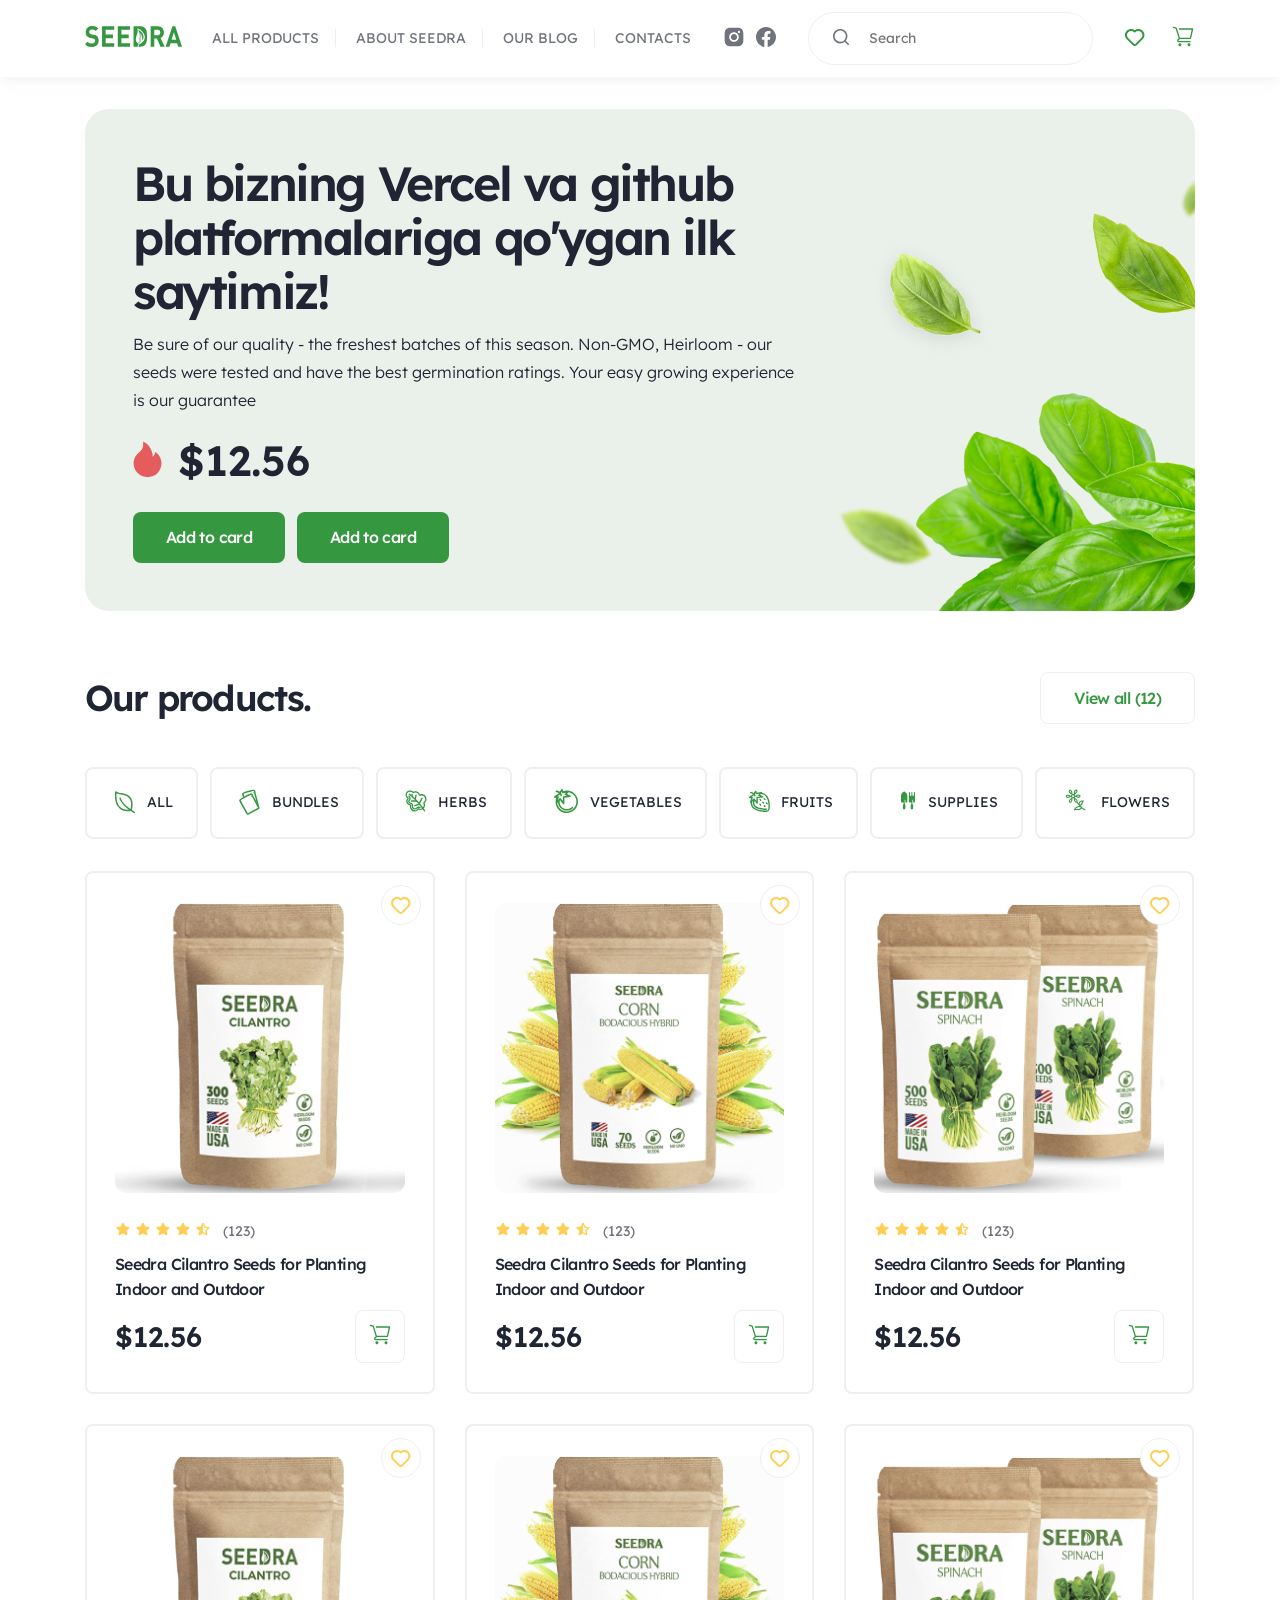
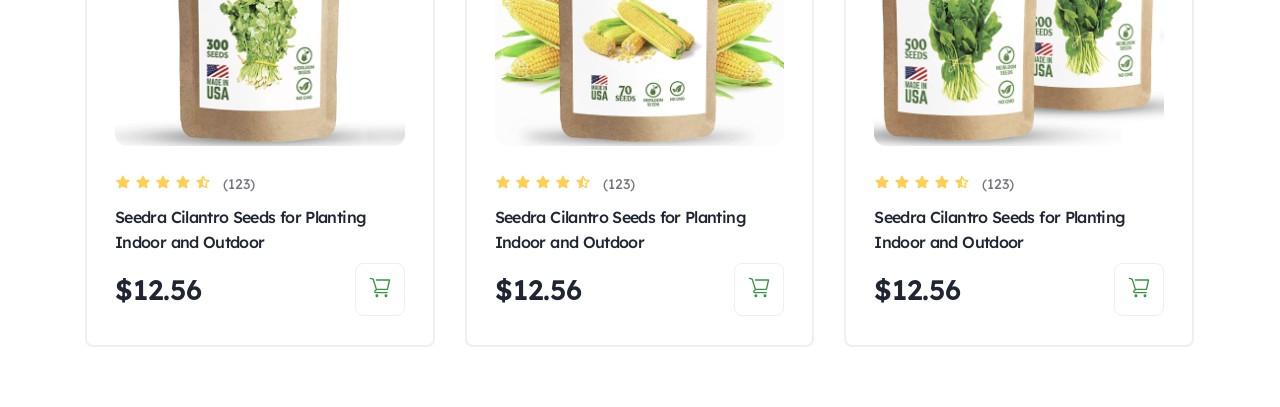
==== commit bebe5f34: "change index.html file" ====
--- a/index.html
+++ b/index.html
@@ -4,7 +4,7 @@
     <meta charset="UTF-8" />
     <meta name="viewport" content="width=device-width, initial-scale=1.0" />
     <link rel="stylesheet" href="./style/main.css" />
-    <title>Document</title>
+    <title>Seedra - welcome out site!</title>
   </head>
   <body>
     <div class="wrapper">
@@ -135,7 +135,8 @@
             <div class="banner-row">
               <div class="banner-content">
                 <h1 class="banner-title">
-                  SEEDRA Basil Seeds for Indoor and Outdoor Planting
+                  Bu bizning Vercel va github platformalariga qo'ygan ilk
+                  saytimiz!
                 </h1>
                 <p class="banner-subtitle">
                   Be sure of our quality - the freshest batches of this season.
